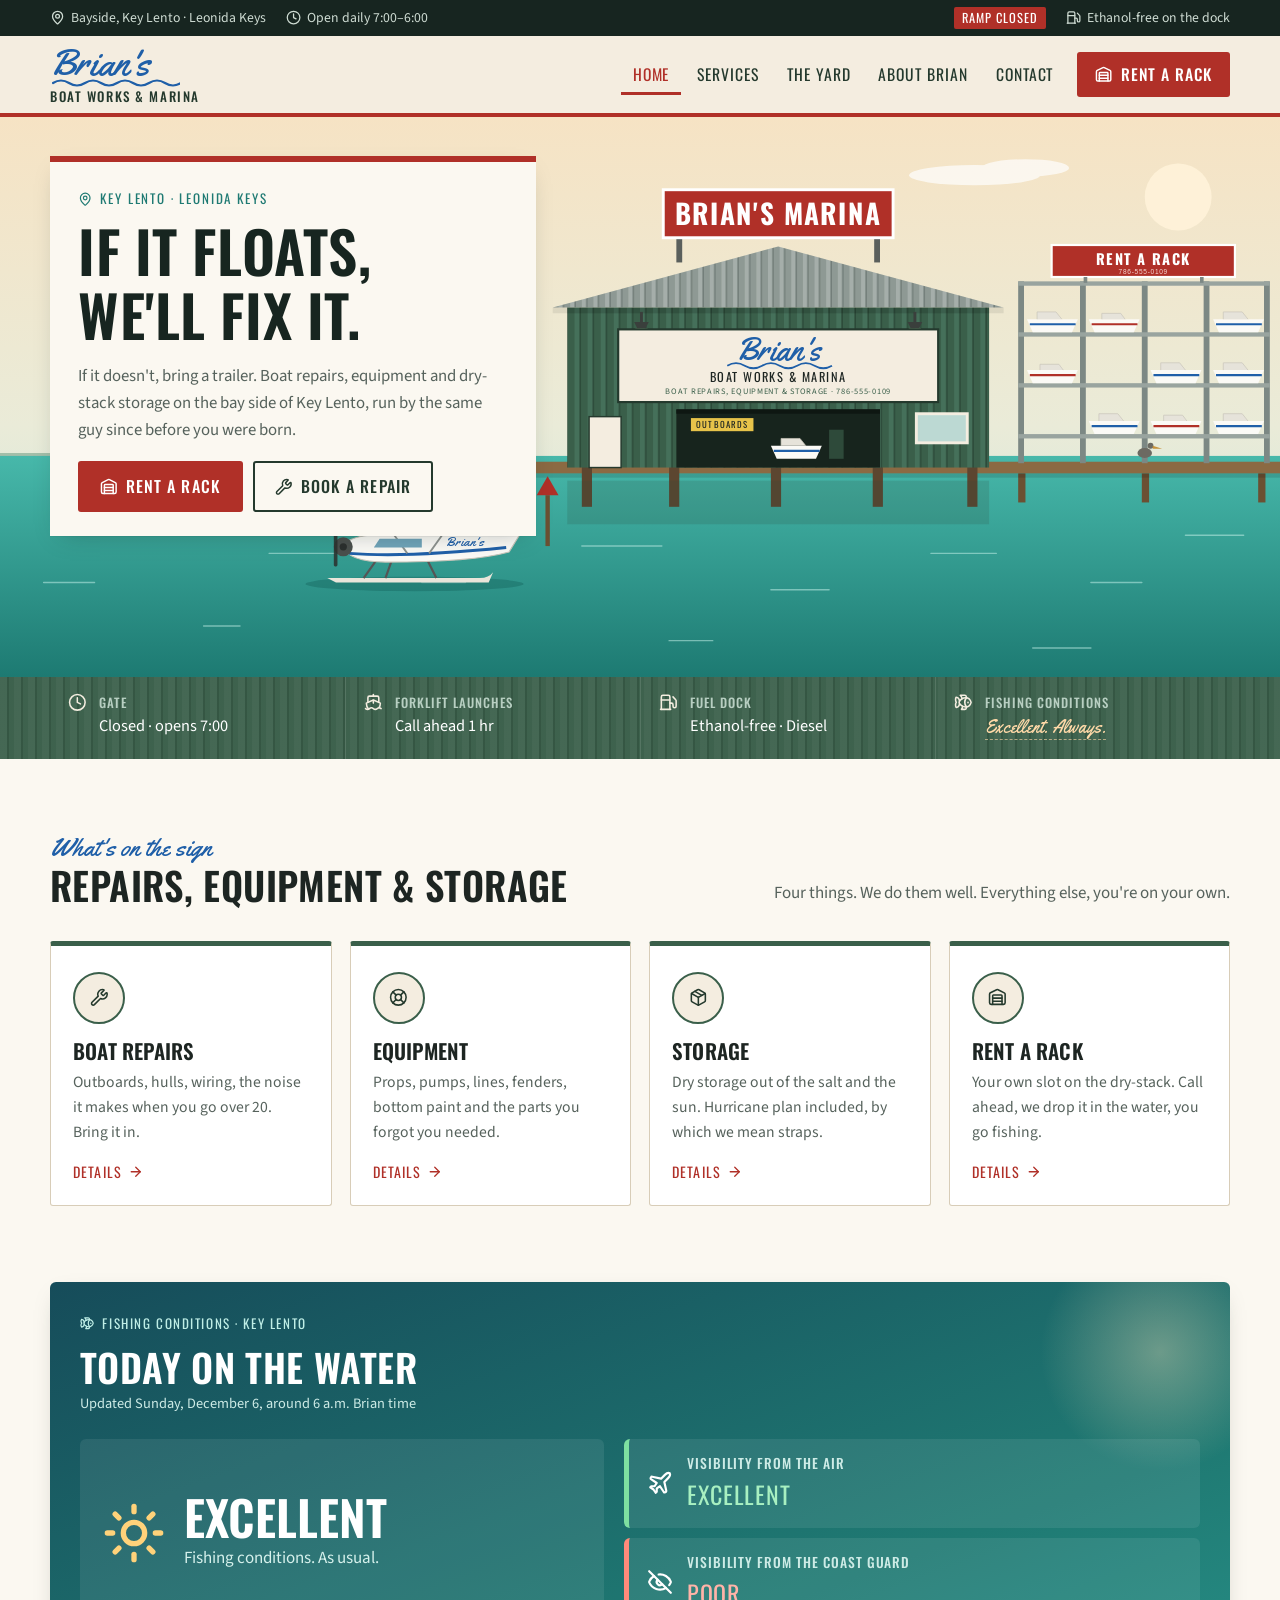
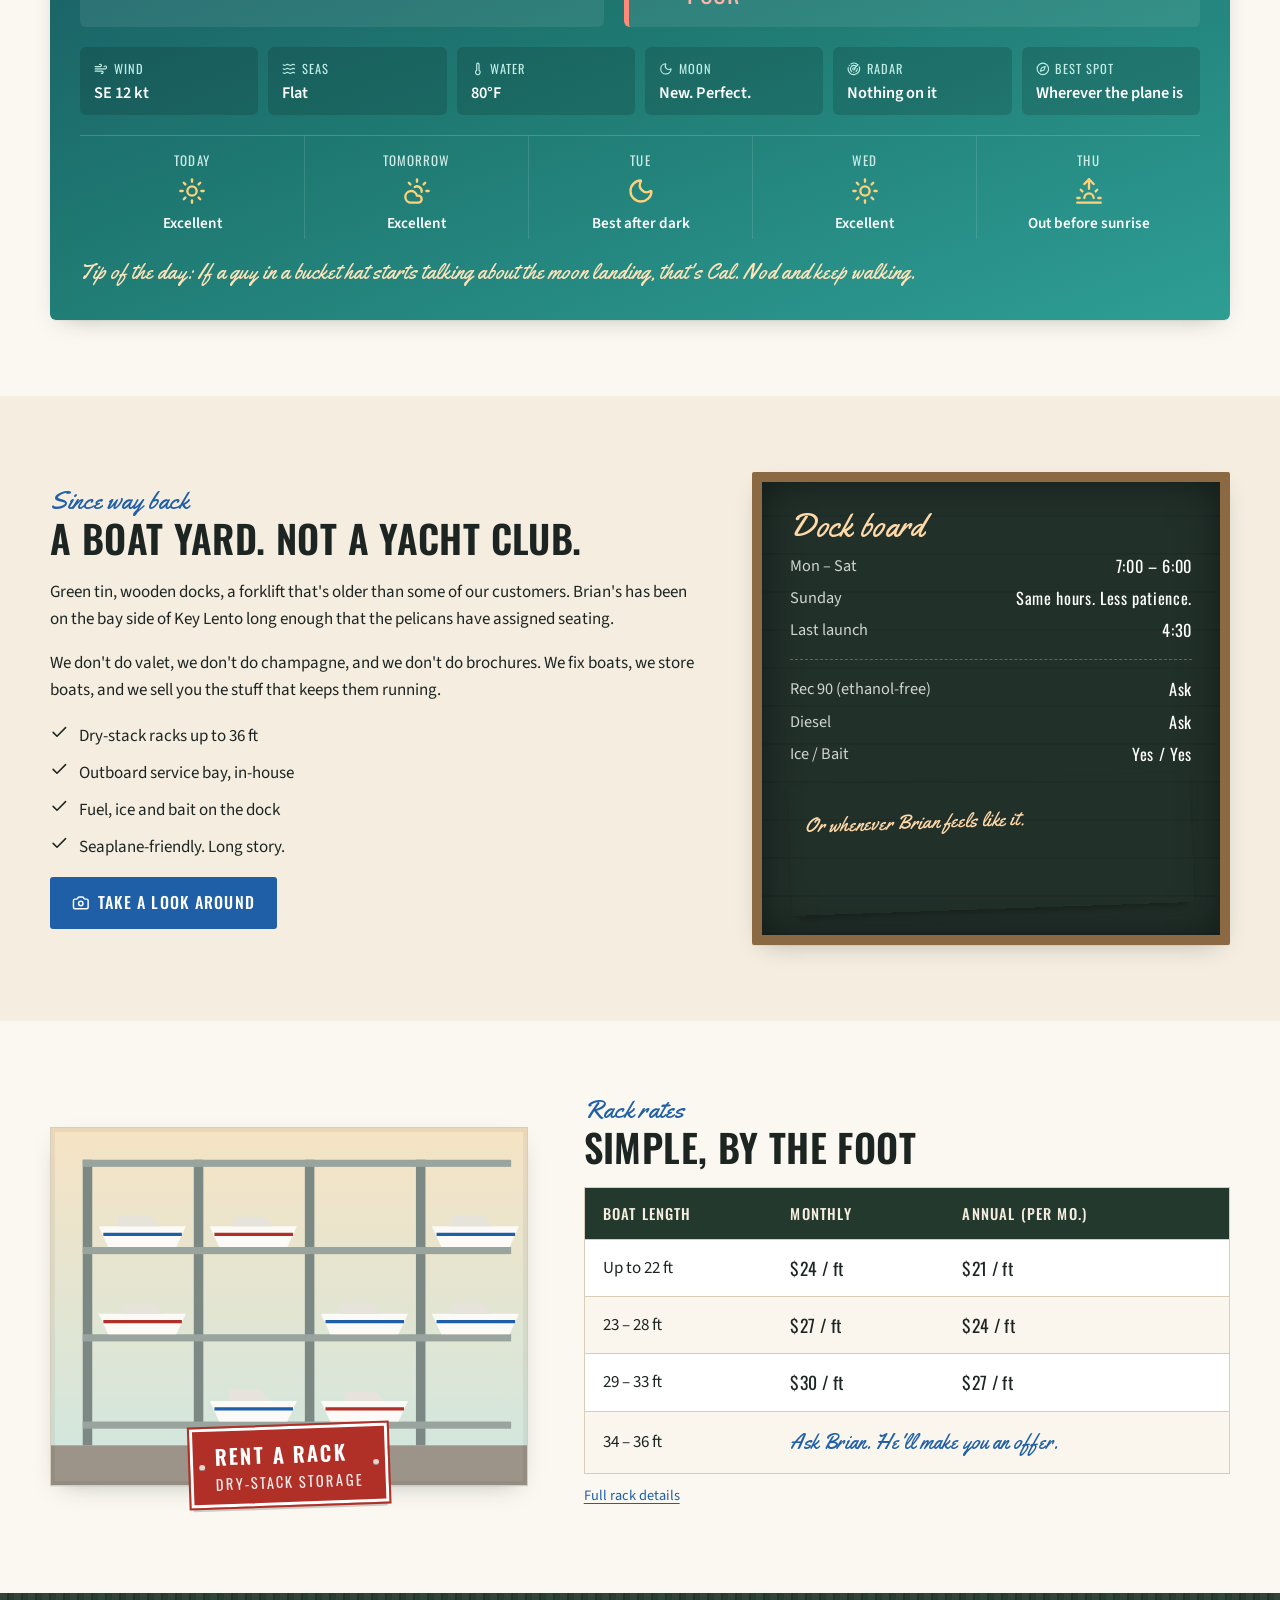
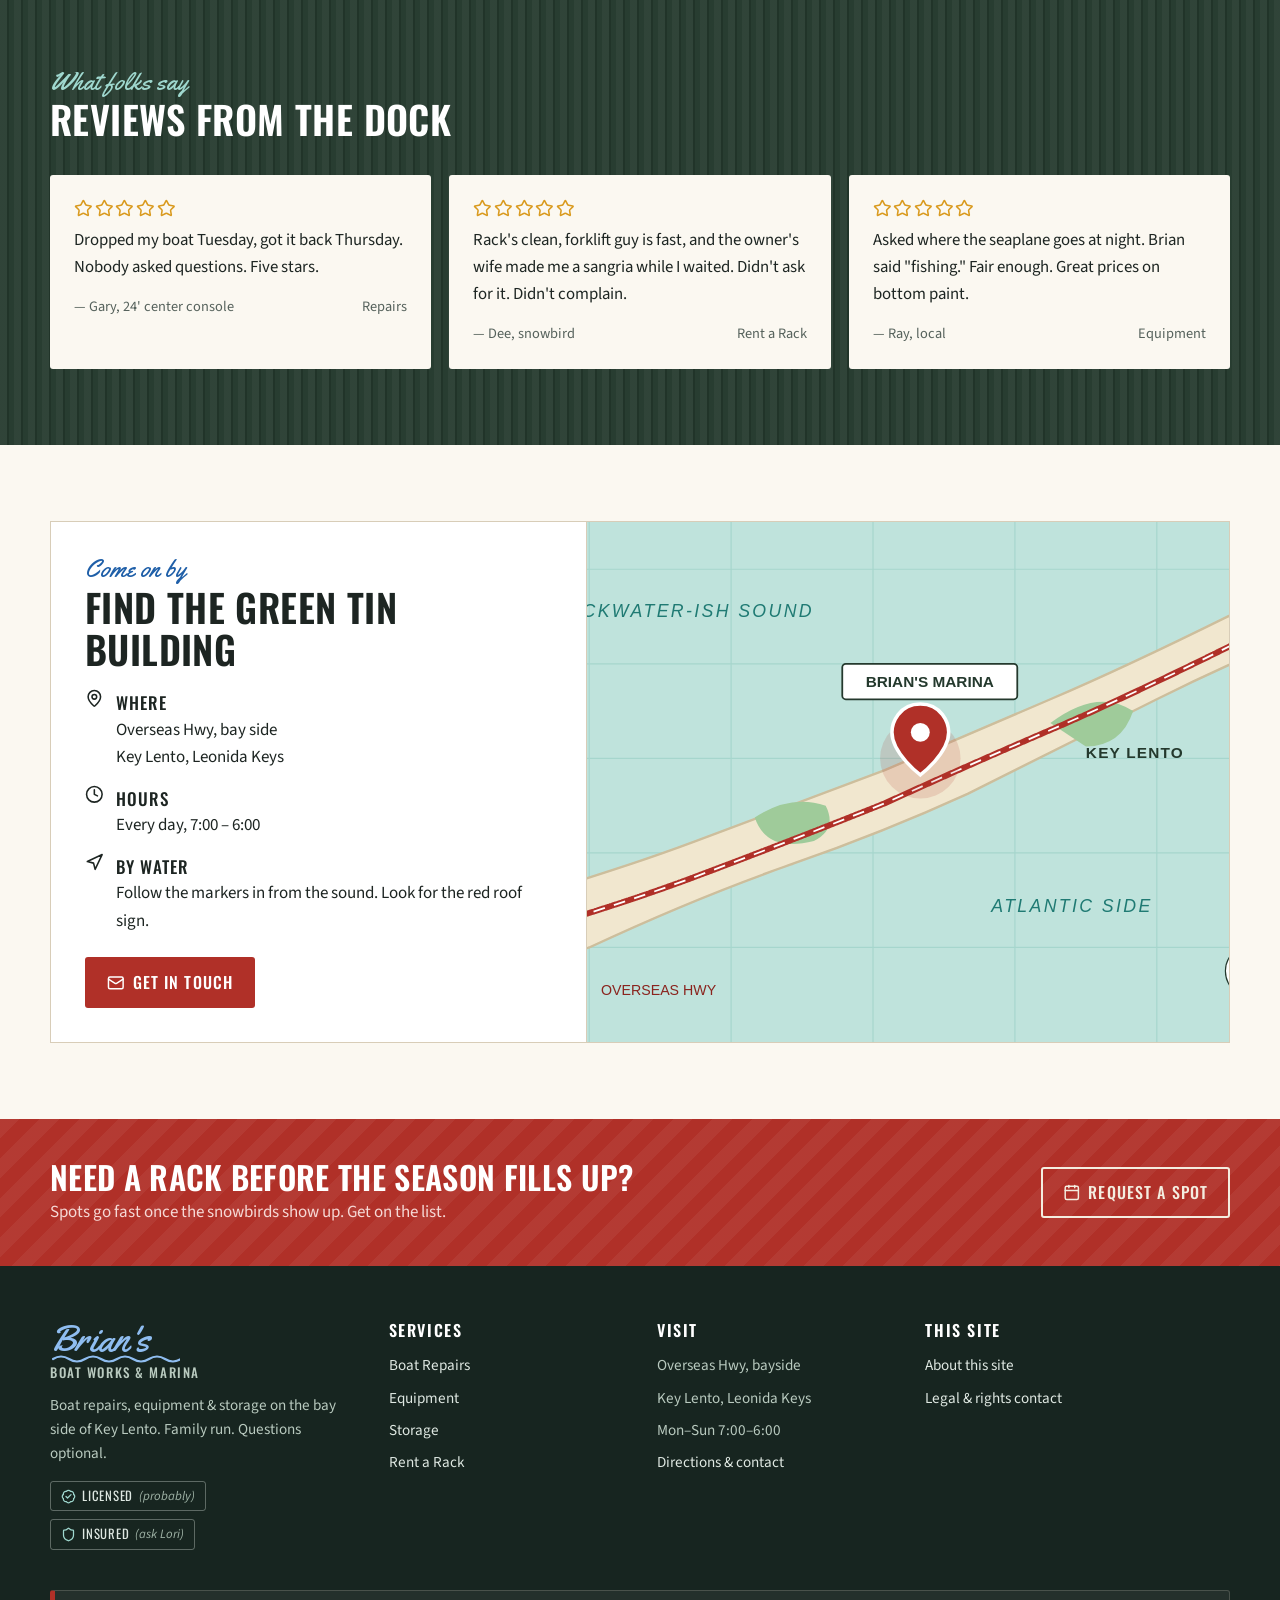
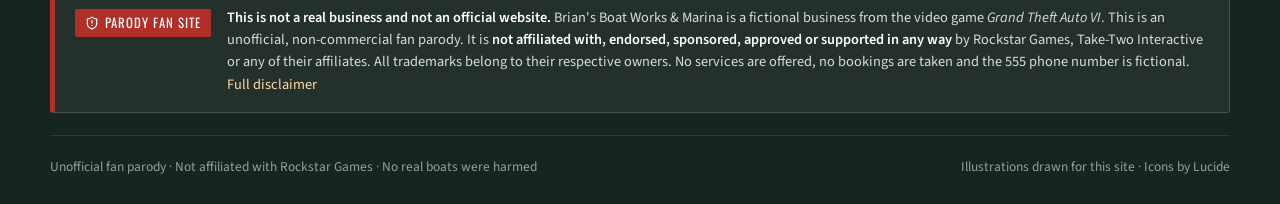
==== index.html @ dbcbbbf8 "Add Brian's Boat Works & Marina static site Plain HTML/CSS/JS site with local fonts and SVG illustra" ====
<!DOCTYPE html>
<html lang="en">
<head>
<meta charset="utf-8">
<meta name="viewport" content="width=device-width, initial-scale=1">
<title>Brian's Boat Works & Marina · Key Lento, Leonida Keys</title>
<meta name="description" content="Boat repairs, equipment and dry-stack storage on the bay side of Key Lento. Fan-made parody site.">
<meta name="theme-color" content="#3A5F4A">
<meta property="og:title" content="Brian's Boat Works & Marina · Key Lento, Leonida Keys">
<meta property="og:description" content="Boat repairs, equipment and dry-stack storage on the bay side of Key Lento. Fan-made parody site.">
<link rel="icon" href="assets/img/favicon.svg" type="image/svg+xml">
<link rel="preload" href="assets/fonts/oswald-latin-500-normal.woff2" as="font" type="font/woff2" crossorigin>
<link rel="preload" href="assets/fonts/yellowtail-latin-400-normal.woff2" as="font" type="font/woff2" crossorigin>
<link rel="stylesheet" href="assets/css/style.css">
</head>
<body>
<a class="skip" href="#main">Skip to content</a>
<div class="topbar">
  <div class="container">
    <ul>
      <li><svg aria-hidden="true" focusable="false" class="lucide lucide-map-pin" xmlns="http://www.w3.org/2000/svg" viewBox="0 0 24 24" fill="none" stroke="currentColor" stroke-width="2" stroke-linecap="round" stroke-linejoin="round" ><path d="M20 10c0 4.993-5.539 10.193-7.399 11.799a1 1 0 0 1-1.202 0C9.539 20.193 4 14.993 4 10a8 8 0 0 1 16 0" /><circle cx="12" cy="10" r="3" /></svg> Bayside, Key Lento · Leonida Keys</li>
      <li class="hide-sm"><svg aria-hidden="true" focusable="false" class="lucide lucide-clock" xmlns="http://www.w3.org/2000/svg" viewBox="0 0 24 24" fill="none" stroke="currentColor" stroke-width="2" stroke-linecap="round" stroke-linejoin="round" ><circle cx="12" cy="12" r="10" /><path d="M12 6v6l4 2" /></svg> Open daily 7:00–6:00</li>
    </ul>
    <ul>
      <li><span class="flag" id="ramp-flag">Ramp open</span></li>
      <li class="hide-sm"><svg aria-hidden="true" focusable="false" class="lucide lucide-fuel" xmlns="http://www.w3.org/2000/svg" viewBox="0 0 24 24" fill="none" stroke="currentColor" stroke-width="2" stroke-linecap="round" stroke-linejoin="round" ><path d="M14 13h2a2 2 0 0 1 2 2v2a2 2 0 0 0 4 0v-6.998a2 2 0 0 0-.59-1.42L18 5" /><path d="M14 21V5a2 2 0 0 0-2-2H5a2 2 0 0 0-2 2v16" /><path d="M2 21h13" /><path d="M3 9h11" /></svg> Ethanol-free on the dock</li>
    </ul>
  </div>
</div>
<header class="site-header">
  <div class="container">
    <a class="brand" href="index.html" aria-label="Brian's Boat Works &amp; Marina, home"><span class="brand__script">Brian's</span><svg class="brand__wave" viewBox="0 0 128 10" aria-hidden="true"><path d="M1 5 q8 -5 16 0 t16 0 t16 0 t16 0 t16 0 t16 0 t16 0 t16 0" fill="none" stroke="currentColor" stroke-width="2.2" stroke-linecap="round"/></svg><span class="brand__name">Boat Works &amp; Marina</span></a>
    <button class="nav-toggle" aria-expanded="false" aria-controls="site-nav"><svg aria-hidden="true" focusable="false" class="lucide lucide-menu" xmlns="http://www.w3.org/2000/svg" viewBox="0 0 24 24" fill="none" stroke="currentColor" stroke-width="2" stroke-linecap="round" stroke-linejoin="round" ><path d="M4 5h16" /><path d="M4 12h16" /><path d="M4 19h16" /></svg> Menu</button>
    <nav class="nav" id="site-nav" aria-label="Main">
      <a href="index.html" aria-current="page">Home</a>
      <a href="services.html">Services</a>
      <a href="yard.html">The Yard</a>
      <a href="about.html">About Brian</a>
      <a href="contact.html">Contact</a>
      <a class="btn btn--red" href="services.html#rack"><svg aria-hidden="true" focusable="false" class="lucide lucide-warehouse" xmlns="http://www.w3.org/2000/svg" viewBox="0 0 24 24" fill="none" stroke="currentColor" stroke-width="2" stroke-linecap="round" stroke-linejoin="round" ><path d="M18 21V10a1 1 0 0 0-1-1H7a1 1 0 0 0-1 1v11" /><path d="M22 19a2 2 0 0 1-2 2H4a2 2 0 0 1-2-2V8a2 2 0 0 1 1.132-1.803l7.95-3.974a2 2 0 0 1 1.837 0l7.948 3.974A2 2 0 0 1 22 8z" /><path d="M6 13h12" /><path d="M6 17h12" /></svg> Rent a Rack</a>
    </nav>
  </div>
</header>
<main id="main">
<section class="hero">
  <svg class="hero__scene" viewBox="-160 0 1760 770" xmlns="http://www.w3.org/2000/svg" role="img" aria-labelledby="heroTitle">
  <title id="heroTitle">Illustration: the green tin boathouse with the red BRIAN'S MARINA roof sign, dry-stack boat racks and a floatplane at the dock</title>
  <defs>
    <linearGradient id="sky" x1="0" y1="0" x2="0" y2="1">
      <stop offset="0" stop-color="#F6E3C4"/>
      <stop offset=".55" stop-color="#EAEBD8"/>
      <stop offset="1" stop-color="#C6E5DE"/>
    </linearGradient>
    <linearGradient id="sea" x1="0" y1="0" x2="0" y2="1">
      <stop offset="0" stop-color="#47B8AA"/>
      <stop offset="1" stop-color="#1D7A72"/>
    </linearGradient>
    <pattern id="tin" width="18" height="10" patternUnits="userSpaceOnUse">
      <rect width="18" height="10" fill="#3A5F4A"/>
      <rect width="7" height="10" fill="#45705A"/>
      <rect x="7" width="2" height="10" fill="#2C4A39"/>
    </pattern>
    <pattern id="tinRoof" width="16" height="10" patternUnits="userSpaceOnUse">
      <rect width="16" height="10" fill="#9AA6A0"/>
      <rect width="6" height="10" fill="#B3BDB8"/>
      <rect x="6" width="2" height="10" fill="#7D8984"/>
    </pattern>
    <g id="boat">
      <path d="M0 0 H70 L62 18 H8 Z" fill="#FBFAF6"/>
      <path d="M4 7 H67" stroke="#1F5FA8" stroke-width="3"/>
      <path d="M14 0 V-10 H40 L48 0" fill="#E6E3DA" stroke="#C9C5BA" stroke-width="1"/>
    </g>
    <g id="boatR">
      <path d="M0 0 H70 L62 18 H8 Z" fill="#FBFAF6"/>
      <path d="M4 7 H67" stroke="#B03028" stroke-width="3"/>
      <path d="M18 0 V-8 H44 L50 0" fill="#E6E3DA" stroke="#C9C5BA" stroke-width="1"/>
    </g>
  </defs>

  <rect x="-160" width="1760" height="770" fill="url(#sky)"/>
  <circle cx="1460" cy="110" r="46" fill="#FFF3DA" opacity=".9"/>
  <g fill="#fff" opacity=".7">
    <ellipse cx="1180" cy="80" rx="90" ry="14"/>
    <ellipse cx="1250" cy="70" rx="60" ry="12"/>
    <ellipse cx="420" cy="420" rx="0" ry="0"/>
  </g>

  <!-- distant key -->
  <path d="M-160 462 L0 462 Q120 440 260 452 T560 456 L560 470 H-160 Z" fill="#6E9C83" opacity=".55"/>

  <!-- water -->
  <rect x="-160" y="466" width="1760" height="304" fill="url(#sea)"/>
  <g stroke="#BFEDE5" stroke-width="2" stroke-linecap="round" opacity=".55">
    <path d="M60 560 h70 M210 600 h90 M420 640 h60 M640 590 h110 M900 650 h80 M1120 600 h90 M1340 640 h70 M1470 575 h80"/>
    <path d="M120 700 h50 M760 720 h60 M1260 730 h80 M-100 640 h70"/>
  </g>

  <!-- mangroves -->
  <g fill="#2E5A3F">
    <ellipse cx="60" cy="440" rx="110" ry="46"/>
    <ellipse cx="170" cy="452" rx="90" ry="34"/>
    <ellipse cx="20" cy="420" rx="70" ry="40" fill="#264C35"/>
  </g>
  <g stroke="#3B2E22" stroke-width="3" fill="none" opacity=".8">
    <path d="M40 470 q6 -18 14 -24 M70 472 q-4 -16 6 -28 M120 474 q4 -14 14 -22 M190 474 q-6 -14 4 -20"/>
  </g>

  <!-- dock -->
  <rect x="360" y="474" width="1240" height="16" fill="#8B6A43"/>
  <g fill="#6B5032">
    <rect x="380" y="490" width="10" height="40"/><rect x="520" y="490" width="10" height="40"/>
    <rect x="1240" y="490" width="10" height="40"/><rect x="1410" y="490" width="10" height="40"/><rect x="1570" y="490" width="10" height="40"/>
  </g>
  <rect x="360" y="490" width="1240" height="6" fill="#000" opacity=".12"/>

  <!-- boathouse pilings + reflection -->
  <g fill="#5C4630">
    <rect x="640" y="480" width="14" height="56"/><rect x="760" y="480" width="14" height="56"/>
    <rect x="900" y="480" width="14" height="56"/><rect x="1040" y="480" width="14" height="56"/>
    <rect x="1170" y="480" width="14" height="56"/>
  </g>
  <rect x="620" y="500" width="580" height="60" fill="#2C4A39" opacity=".18"/>

  <!-- boathouse -->
  <polygon points="600,262 910,178 1220,262" fill="url(#tinRoof)"/>
  <polygon points="600,262 910,178 1220,262 1220,270 600,270" fill="#000" opacity=".08"/>
  <rect x="620" y="262" width="580" height="220" fill="url(#tin)"/>
  <rect x="620" y="262" width="580" height="8" fill="#000" opacity=".15"/>

  <!-- roof sign -->
  <g>
    <rect x="770" y="160" width="8" height="40" fill="#5A5F5C"/>
    <rect x="1042" y="160" width="8" height="40" fill="#5A5F5C"/>
    <rect x="752" y="100" width="316" height="66" fill="#B03028" stroke="#fff" stroke-width="4"/>
    <text x="910" y="148" text-anchor="middle" font-family="Oswald, Impact, sans-serif" font-weight="700" font-size="38" letter-spacing="2" textLength="284" lengthAdjust="spacingAndGlyphs" fill="#fff">BRIAN'S MARINA</text>
  </g>

  <!-- floodlights -->
  <g fill="#3A3F3C">
    <rect x="720" y="268" width="4" height="14"/><path d="M712 282 h20 l-4 8 h-12 z"/>
    <rect x="1096" y="268" width="4" height="14"/><path d="M1088 282 h20 l-4 8 h-12 z"/>
  </g>
  <g fill="#FFF6C9" opacity=".35">
    <path d="M714 290 L690 330 H754 L730 290 Z"/><path d="M1090 290 L1066 330 H1130 L1106 290 Z"/>
  </g>

  <!-- fascia sign -->
  <rect x="690" y="292" width="440" height="100" fill="#F4EDE0" stroke="#24392D" stroke-width="3"/>
  <text x="910" y="334" text-anchor="middle" font-family="Yellowtail, 'Brush Script MT', cursive" font-size="44" fill="#1F5FA8">Brian's</text>
  <path d="M840 342 q12 -7 24 0 t24 0 t24 0 t24 0 t24 0 t24 0" fill="none" stroke="#1F5FA8" stroke-width="2.5"/>
  <text x="910" y="364" text-anchor="middle" font-family="Oswald, Impact, sans-serif" font-size="17" letter-spacing="2" fill="#1D2522">BOAT WORKS &amp; MARINA</text>
  <text x="910" y="381" text-anchor="middle" font-family="'Source Sans 3', Arial, sans-serif" font-size="11.5" letter-spacing="1" fill="#3A5F4A">BOAT REPAIRS, EQUIPMENT &amp; STORAGE · 786-555-0109</text>

  <!-- bay door -->
  <rect x="770" y="402" width="280" height="80" fill="#17241D"/>
  <rect x="770" y="402" width="280" height="6" fill="#0E1712"/>
  <rect x="790" y="414" width="86" height="18" fill="#E7C34A"/>
  <text x="833" y="428" text-anchor="middle" font-family="Oswald, Impact, sans-serif" font-size="12" letter-spacing="1.5" fill="#1D2522">OUTBOARDS</text>
  <use href="#boat" x="900" y="452"/>
  <rect x="980" y="430" width="20" height="40" fill="#2E4A3A"/>
  <!-- side door + window -->
  <rect x="650" y="412" width="44" height="70" fill="#F4EDE0" stroke="#24392D" stroke-width="2"/>
  <rect x="1100" y="408" width="70" height="40" fill="#BCD9D3" stroke="#F4EDE0" stroke-width="4"/>

  <!-- dry stack rack -->
  <g>
    <g fill="#7C8884">
      <rect x="1240" y="226" width="8" height="250"/><rect x="1325" y="226" width="8" height="250"/>
      <rect x="1410" y="226" width="8" height="250"/><rect x="1495" y="226" width="8" height="250"/>
      <rect x="1578" y="226" width="8" height="250"/>
    </g>
    <g fill="#99A49F">
      <rect x="1240" y="296" width="346" height="6"/><rect x="1240" y="366" width="346" height="6"/>
      <rect x="1240" y="436" width="346" height="6"/><rect x="1240" y="226" width="346" height="6"/>
    </g>
    <use href="#boat" x="1252" y="278"/><use href="#boatR" x="1337" y="278"/><use href="#boat" x="1508" y="278"/>
    <use href="#boatR" x="1252" y="348"/><use href="#boat" x="1422" y="348"/><use href="#boat" x="1508" y="348"/>
    <use href="#boat" x="1337" y="418"/><use href="#boatR" x="1422" y="418"/><use href="#boat" x="1508" y="418"/>
    <!-- rent a rack board -->
    <rect x="1286" y="176" width="252" height="44" fill="#B03028" stroke="#fff" stroke-width="3"/>
    <text x="1412" y="204" text-anchor="middle" font-family="Oswald, Impact, sans-serif" font-weight="700" font-size="20" letter-spacing="2" fill="#fff">RENT A RACK</text>
    <text x="1412" y="216" text-anchor="middle" font-family="Arial, sans-serif" font-size="9" letter-spacing="1" fill="#F8D9D5">786-555-0109</text>
    <rect x="1330" y="220" width="5" height="8" fill="#7C8884"/><rect x="1490" y="220" width="5" height="8" fill="#7C8884"/>
  </g>

  <!-- floatplane -->
  <g transform="translate(250 560)">
    <ellipse cx="160" cy="82" rx="150" ry="10" fill="#0F5A54" opacity=".35"/>
    <!-- floats -->
    <path d="M40 74 H250 Q262 74 268 66 L262 80 H52 Z" fill="#E9E5DA"/>
    <g stroke="#555" stroke-width="3"><path d="M90 74 L110 46 M190 74 L176 46 M120 74 L130 46"/></g>
    <!-- body -->
    <path d="M60 30 Q70 16 110 14 H230 L300 4 L306 12 L290 38 Q240 52 120 52 Q70 52 60 30 Z" fill="#FBFAF6" stroke="#C9C5BA" stroke-width="1.5"/>
    <path d="M70 40 Q150 46 286 32" stroke="#1F5FA8" stroke-width="4" fill="none"/>
    <!-- tail -->
    <path d="M276 8 L300 -30 L314 -30 L304 10 Z" fill="#FBFAF6" stroke="#C9C5BA" stroke-width="1.5"/>
    <path d="M290 -12 L306 -30 L314 -30 L308 -8 Z" fill="#1F5FA8"/>
    <!-- wing -->
    <rect x="96" y="2" width="150" height="10" rx="3" fill="#F2EFE6" stroke="#C9C5BA" stroke-width="1.5"/>
    <path d="M130 12 L150 40 M200 12 L180 40" stroke="#8D928F" stroke-width="2.5"/>
    <!-- windows -->
    <path d="M112 20 H170 V32 H104 Z" fill="#6FA4B9"/>
    <!-- radial engine + prop -->
    <circle cx="62" cy="31" r="13" fill="#4A4F4C"/>
    <circle cx="62" cy="31" r="5" fill="#2B2F2D"/>
    <rect x="49" y="4" width="5" height="54" rx="2" fill="#2B2F2D" opacity=".85"/>
    <text x="230" y="30" text-anchor="middle" font-family="Yellowtail, cursive" font-size="18" fill="#1F5FA8">Brian's</text>
  </g>

  <!-- channel marker -->
  <g transform="translate(590 520)">
    <rect x="0" y="0" width="6" height="70" fill="#6B5032"/>
    <path d="M-12 0 L3 -26 L18 0 Z" fill="#B03028"/>
  </g>
  <!-- pelican on piling -->
  <g transform="translate(1406 452)" fill="#6C6A62">
    <ellipse cx="8" cy="10" rx="10" ry="7"/><circle cx="16" cy="0" r="4"/><path d="M19 0 L32 4 L19 4 Z" fill="#C6923A"/>
  </g>
</svg>

  <div class="hero__panel">
    <span class="eyebrow"><svg aria-hidden="true" focusable="false" class="lucide lucide-map-pin" xmlns="http://www.w3.org/2000/svg" viewBox="0 0 24 24" fill="none" stroke="currentColor" stroke-width="2" stroke-linecap="round" stroke-linejoin="round" ><path d="M20 10c0 4.993-5.539 10.193-7.399 11.799a1 1 0 0 1-1.202 0C9.539 20.193 4 14.993 4 10a8 8 0 0 1 16 0" /><circle cx="12" cy="10" r="3" /></svg> Key Lento · Leonida Keys</span>
    <h1>If it floats, we'll fix it.</h1>
    <p>If it doesn't, bring a trailer. Boat repairs, equipment and dry-stack storage on the bay side of Key Lento, run by the same guy since before you were born.</p>
    <div class="btn-row">
      <a class="btn btn--red" href="services.html#rack"><svg aria-hidden="true" focusable="false" class="lucide lucide-warehouse" xmlns="http://www.w3.org/2000/svg" viewBox="0 0 24 24" fill="none" stroke="currentColor" stroke-width="2" stroke-linecap="round" stroke-linejoin="round" ><path d="M18 21V10a1 1 0 0 0-1-1H7a1 1 0 0 0-1 1v11" /><path d="M22 19a2 2 0 0 1-2 2H4a2 2 0 0 1-2-2V8a2 2 0 0 1 1.132-1.803l7.95-3.974a2 2 0 0 1 1.837 0l7.948 3.974A2 2 0 0 1 22 8z" /><path d="M6 13h12" /><path d="M6 17h12" /></svg> Rent a Rack</a>
      <a class="btn btn--ghost" href="contact.html"><svg aria-hidden="true" focusable="false" class="lucide lucide-wrench" xmlns="http://www.w3.org/2000/svg" viewBox="0 0 24 24" fill="none" stroke="currentColor" stroke-width="2" stroke-linecap="round" stroke-linejoin="round" ><path d="M14.7 6.3a1 1 0 0 0 0 1.4l1.6 1.6a1 1 0 0 0 1.4 0l3.106-3.105c.32-.322.863-.22.983.218a6 6 0 0 1-8.259 7.057l-7.91 7.91a1 1 0 0 1-2.999-3l7.91-7.91a6 6 0 0 1 7.057-8.259c.438.12.54.662.219.984z" /></svg> Book a repair</a>
    </div>
  </div>
</section>

<section class="status" aria-label="Yard status">
  <div class="container">
    <ul>
      <li><svg aria-hidden="true" focusable="false" class="lucide lucide-clock" xmlns="http://www.w3.org/2000/svg" viewBox="0 0 24 24" fill="none" stroke="currentColor" stroke-width="2" stroke-linecap="round" stroke-linejoin="round" ><circle cx="12" cy="12" r="10" /><path d="M12 6v6l4 2" /></svg><div><strong>Gate</strong><span id="gate-status">Open 7:00 – 6:00</span></div></li>
      <li><svg aria-hidden="true" focusable="false" class="lucide lucide-ship" xmlns="http://www.w3.org/2000/svg" viewBox="0 0 24 24" fill="none" stroke="currentColor" stroke-width="2" stroke-linecap="round" stroke-linejoin="round" ><path d="M12 2v2" /><path d="M12 9.189V13" /><path d="M19 12V6a2 2 0 00-2-2H7a2 2 0 00-2 2v6" /><path d="M19.38 19A11.6 11.6 0 0021 13l-8.188-3.639a2 2 0 00-1.624 0L3 13.001a11.6 11.6 0 002.81 7.76" /><path d="M2 20c.6.5 1.2 1 2.5 1 2.5 0 2.5-2 5-2 1.3 0 1.9.5 2.5 1s1.2 1 2.5 1c2.5 0 2.5-2 5-2 1.3 0 1.9.5 2.5 1" /></svg><div><strong>Forklift launches</strong><span>Call ahead 1 hr</span></div></li>
      <li><svg aria-hidden="true" focusable="false" class="lucide lucide-fuel" xmlns="http://www.w3.org/2000/svg" viewBox="0 0 24 24" fill="none" stroke="currentColor" stroke-width="2" stroke-linecap="round" stroke-linejoin="round" ><path d="M14 13h2a2 2 0 0 1 2 2v2a2 2 0 0 0 4 0v-6.998a2 2 0 0 0-.59-1.42L18 5" /><path d="M14 21V5a2 2 0 0 0-2-2H5a2 2 0 0 0-2 2v16" /><path d="M2 21h13" /><path d="M3 9h11" /></svg><div><strong>Fuel dock</strong><span>Ethanol-free · Diesel</span></div></li>
      <li><svg aria-hidden="true" focusable="false" class="lucide lucide-fish" xmlns="http://www.w3.org/2000/svg" viewBox="0 0 24 24" fill="none" stroke="currentColor" stroke-width="2" stroke-linecap="round" stroke-linejoin="round" ><path d="M6.5 12c.94-3.46 4.94-6 8.5-6 3.56 0 6.06 2.54 7 6-.94 3.47-3.44 6-7 6s-7.56-2.53-8.5-6Z" /><path d="M18 12v.5" /><path d="M16 17.93a9.77 9.77 0 0 1 0-11.86" /><path d="M7 10.67C7 8 5.58 5.97 2.73 5.5c-1 1.5-1 5 .23 6.5-1.24 1.5-1.24 5-.23 6.5C5.58 18.03 7 16 7 13.33" /><path d="M10.46 7.26C10.2 5.88 9.17 4.24 8 3h5.8a2 2 0 0 1 1.98 1.67l.23 1.4" /><path d="m16.01 17.93-.23 1.4A2 2 0 0 1 13.8 21H9.5a5.96 5.96 0 0 0 1.49-3.98" /></svg><div><strong>Fishing conditions</strong><a class="posted" href="#conditions">Excellent. Always.</a></div></li>
    </ul>
  </div>
</section>

<section class="section">
  <div class="container">
    <div class="section-head">
      <div><span class="kicker">What's on the sign</span><h2>Repairs, equipment &amp; storage</h2></div>
      <p>Four things. We do them well. Everything else, you're on your own.</p>
    </div>
    <div class="tiles">
      <a class="tile" href="services.html#repairs"><span class="tile__icon"><svg aria-hidden="true" focusable="false" class="lucide lucide-wrench" xmlns="http://www.w3.org/2000/svg" viewBox="0 0 24 24" fill="none" stroke="currentColor" stroke-width="2" stroke-linecap="round" stroke-linejoin="round" ><path d="M14.7 6.3a1 1 0 0 0 0 1.4l1.6 1.6a1 1 0 0 0 1.4 0l3.106-3.105c.32-.322.863-.22.983.218a6 6 0 0 1-8.259 7.057l-7.91 7.91a1 1 0 0 1-2.999-3l7.91-7.91a6 6 0 0 1 7.057-8.259c.438.12.54.662.219.984z" /></svg></span>
        <h3>Boat Repairs</h3><p>Outboards, hulls, wiring, the noise it makes when you go over 20. Bring it in.</p>
        <span class="tile__more">Details <svg aria-hidden="true" focusable="false" class="lucide lucide-arrow-right" xmlns="http://www.w3.org/2000/svg" viewBox="0 0 24 24" fill="none" stroke="currentColor" stroke-width="2" stroke-linecap="round" stroke-linejoin="round" ><path d="M5 12h14" /><path d="m12 5 7 7-7 7" /></svg></span></a>
      <a class="tile" href="services.html#equipment"><span class="tile__icon"><svg aria-hidden="true" focusable="false" class="lucide lucide-life-buoy" xmlns="http://www.w3.org/2000/svg" viewBox="0 0 24 24" fill="none" stroke="currentColor" stroke-width="2" stroke-linecap="round" stroke-linejoin="round" ><circle cx="12" cy="12" r="10" /><path d="m4.93 4.93 4.24 4.24" /><path d="m14.83 9.17 4.24-4.24" /><path d="m14.83 14.83 4.24 4.24" /><path d="m9.17 14.83-4.24 4.24" /><circle cx="12" cy="12" r="4" /></svg></span>
        <h3>Equipment</h3><p>Props, pumps, lines, fenders, bottom paint and the parts you forgot you needed.</p>
        <span class="tile__more">Details <svg aria-hidden="true" focusable="false" class="lucide lucide-arrow-right" xmlns="http://www.w3.org/2000/svg" viewBox="0 0 24 24" fill="none" stroke="currentColor" stroke-width="2" stroke-linecap="round" stroke-linejoin="round" ><path d="M5 12h14" /><path d="m12 5 7 7-7 7" /></svg></span></a>
      <a class="tile" href="services.html#storage"><span class="tile__icon"><svg aria-hidden="true" focusable="false" class="lucide lucide-package" xmlns="http://www.w3.org/2000/svg" viewBox="0 0 24 24" fill="none" stroke="currentColor" stroke-width="2" stroke-linecap="round" stroke-linejoin="round" ><path d="M11 21.73a2 2 0 0 0 2 0l7-4A2 2 0 0 0 21 16V8a2 2 0 0 0-1-1.73l-7-4a2 2 0 0 0-2 0l-7 4A2 2 0 0 0 3 8v8a2 2 0 0 0 1 1.73z" /><path d="M12 22V12" /><polyline points="3.29 7 12 12 20.71 7" /><path d="m7.5 4.27 9 5.15" /></svg></span>
        <h3>Storage</h3><p>Dry storage out of the salt and the sun. Hurricane plan included, by which we mean straps.</p>
        <span class="tile__more">Details <svg aria-hidden="true" focusable="false" class="lucide lucide-arrow-right" xmlns="http://www.w3.org/2000/svg" viewBox="0 0 24 24" fill="none" stroke="currentColor" stroke-width="2" stroke-linecap="round" stroke-linejoin="round" ><path d="M5 12h14" /><path d="m12 5 7 7-7 7" /></svg></span></a>
      <a class="tile" href="services.html#rack"><span class="tile__icon"><svg aria-hidden="true" focusable="false" class="lucide lucide-warehouse" xmlns="http://www.w3.org/2000/svg" viewBox="0 0 24 24" fill="none" stroke="currentColor" stroke-width="2" stroke-linecap="round" stroke-linejoin="round" ><path d="M18 21V10a1 1 0 0 0-1-1H7a1 1 0 0 0-1 1v11" /><path d="M22 19a2 2 0 0 1-2 2H4a2 2 0 0 1-2-2V8a2 2 0 0 1 1.132-1.803l7.95-3.974a2 2 0 0 1 1.837 0l7.948 3.974A2 2 0 0 1 22 8z" /><path d="M6 13h12" /><path d="M6 17h12" /></svg></span>
        <h3>Rent a Rack</h3><p>Your own slot on the dry-stack. Call ahead, we drop it in the water, you go fishing.</p>
        <span class="tile__more">Details <svg aria-hidden="true" focusable="false" class="lucide lucide-arrow-right" xmlns="http://www.w3.org/2000/svg" viewBox="0 0 24 24" fill="none" stroke="currentColor" stroke-width="2" stroke-linecap="round" stroke-linejoin="round" ><path d="M5 12h14" /><path d="m12 5 7 7-7 7" /></svg></span></a>
    </div>
  </div>
</section>

<section class="section section--conditions" id="conditions">
  <div class="container">
    <div class="wx" aria-labelledby="wx-title">
      <div class="wx__head">
        <div>
          <span class="wx__eyebrow"><svg aria-hidden="true" focusable="false" class="lucide lucide-fish" xmlns="http://www.w3.org/2000/svg" viewBox="0 0 24 24" fill="none" stroke="currentColor" stroke-width="2" stroke-linecap="round" stroke-linejoin="round" ><path d="M6.5 12c.94-3.46 4.94-6 8.5-6 3.56 0 6.06 2.54 7 6-.94 3.47-3.44 6-7 6s-7.56-2.53-8.5-6Z" /><path d="M18 12v.5" /><path d="M16 17.93a9.77 9.77 0 0 1 0-11.86" /><path d="M7 10.67C7 8 5.58 5.97 2.73 5.5c-1 1.5-1 5 .23 6.5-1.24 1.5-1.24 5-.23 6.5C5.58 18.03 7 16 7 13.33" /><path d="M10.46 7.26C10.2 5.88 9.17 4.24 8 3h5.8a2 2 0 0 1 1.98 1.67l.23 1.4" /><path d="m16.01 17.93-.23 1.4A2 2 0 0 1 13.8 21H9.5a5.96 5.96 0 0 0 1.49-3.98" /></svg> Fishing Conditions · Key Lento</span>
          <h2 id="wx-title">Today on the water</h2>
          <span class="wx__date" id="wx-date">Updated this morning</span>
        </div>
      </div>

      <div class="wx__main">
        <div class="wx__now">
          <svg aria-hidden="true" focusable="false" class="lucide lucide-sun" xmlns="http://www.w3.org/2000/svg" viewBox="0 0 24 24" fill="none" stroke="currentColor" stroke-width="2" stroke-linecap="round" stroke-linejoin="round" ><circle cx="12" cy="12" r="4" /><path d="M12 2v2" /><path d="M12 20v2" /><path d="m4.93 4.93 1.41 1.41" /><path d="m17.66 17.66 1.41 1.41" /><path d="M2 12h2" /><path d="M20 12h2" /><path d="m6.34 17.66-1.41 1.41" /><path d="m19.07 4.93-1.41 1.41" /></svg>
          <div>
            <div class="wx__big">Excellent</div>
            <div class="wx__sub">Fishing conditions. As usual.</div>
          </div>
        </div>
        <ul class="wx__vis">
          <li class="is-good"><svg aria-hidden="true" focusable="false" class="lucide lucide-plane" xmlns="http://www.w3.org/2000/svg" viewBox="0 0 24 24" fill="none" stroke="currentColor" stroke-width="2" stroke-linecap="round" stroke-linejoin="round" ><path d="M17.8 19.2 16 11l3.5-3.5C21 6 21.5 4 21 3c-1-.5-3 0-4.5 1.5L13 8 4.8 6.2c-.5-.1-.9.1-1.1.5l-.3.5c-.2.5-.1 1 .3 1.3L9 12l-2 3H4l-1 1 3 2 2 3 1-1v-3l3-2 3.5 5.3c.3.4.8.5 1.3.3l.5-.2c.4-.3.6-.7.5-1.2z" /></svg><div><strong>Visibility from the air</strong><span>Excellent</span></div></li>
          <li class="is-bad"><svg aria-hidden="true" focusable="false" class="lucide lucide-eye-off" xmlns="http://www.w3.org/2000/svg" viewBox="0 0 24 24" fill="none" stroke="currentColor" stroke-width="2" stroke-linecap="round" stroke-linejoin="round" ><path d="M10.733 5.076a10.744 10.744 0 0 1 11.205 6.575 1 1 0 0 1 0 .696 10.747 10.747 0 0 1-1.444 2.49" /><path d="M14.084 14.158a3 3 0 0 1-4.242-4.242" /><path d="M17.479 17.499a10.75 10.75 0 0 1-15.417-5.151 1 1 0 0 1 0-.696 10.75 10.75 0 0 1 4.446-5.143" /><path d="m2 2 20 20" /></svg><div><strong>Visibility from the Coast Guard</strong><span>Poor</span></div></li>
        </ul>
      </div>

      <dl class="wx__grid">
        <div><dt><svg aria-hidden="true" focusable="false" class="lucide lucide-wind" xmlns="http://www.w3.org/2000/svg" viewBox="0 0 24 24" fill="none" stroke="currentColor" stroke-width="2" stroke-linecap="round" stroke-linejoin="round" ><path d="M12.8 19.6A2 2 0 1 0 14 16H2" /><path d="M17.5 8a2.5 2.5 0 1 1 2 4H2" /><path d="M9.8 4.4A2 2 0 1 1 11 8H2" /></svg> Wind</dt><dd id="wx-wind">SE 8 kt</dd></div>
        <div><dt><svg aria-hidden="true" focusable="false" class="lucide lucide-waves" xmlns="http://www.w3.org/2000/svg" viewBox="0 0 24 24" fill="none" stroke="currentColor" stroke-width="2" stroke-linecap="round" stroke-linejoin="round" ><path d="M2 12q2.5 2 5 0t5 0 5 0 5 0" /><path d="M2 19q2.5 2 5 0t5 0 5 0 5 0" /><path d="M2 5q2.5 2 5 0t5 0 5 0 5 0" /></svg> Seas</dt><dd id="wx-seas">1–2 ft</dd></div>
        <div><dt><svg aria-hidden="true" focusable="false" class="lucide lucide-thermometer" xmlns="http://www.w3.org/2000/svg" viewBox="0 0 24 24" fill="none" stroke="currentColor" stroke-width="2" stroke-linecap="round" stroke-linejoin="round" ><path d="M14 4v10.54a4 4 0 1 1-4 0V4a2 2 0 0 1 4 0Z" /></svg> Water</dt><dd id="wx-temp">79°F</dd></div>
        <div><dt><svg aria-hidden="true" focusable="false" class="lucide lucide-moon" xmlns="http://www.w3.org/2000/svg" viewBox="0 0 24 24" fill="none" stroke="currentColor" stroke-width="2" stroke-linecap="round" stroke-linejoin="round" ><path d="M20.985 12.486a9 9 0 1 1-9.473-9.472c.405-.022.617.46.402.803a6 6 0 0 0 8.268 8.268c.344-.215.825-.004.803.401" /></svg> Moon</dt><dd>New. Perfect.</dd></div>
        <div><dt><svg aria-hidden="true" focusable="false" class="lucide lucide-radar" xmlns="http://www.w3.org/2000/svg" viewBox="0 0 24 24" fill="none" stroke="currentColor" stroke-width="2" stroke-linecap="round" stroke-linejoin="round" ><path d="M19.07 4.93A10 10 0 0 0 6.99 3.34" /><path d="M4 6h.01" /><path d="M2.29 9.62A10 10 0 1 0 21.31 8.35" /><path d="M16.24 7.76A6 6 0 1 0 8.23 16.67" /><path d="M12 18h.01" /><path d="M17.99 11.66A6 6 0 0 1 15.77 16.67" /><circle cx="12" cy="12" r="2" /><path d="m13.41 10.59 5.66-5.66" /></svg> Radar</dt><dd>Nothing on it</dd></div>
        <div><dt><svg aria-hidden="true" focusable="false" class="lucide lucide-compass" xmlns="http://www.w3.org/2000/svg" viewBox="0 0 24 24" fill="none" stroke="currentColor" stroke-width="2" stroke-linecap="round" stroke-linejoin="round" ><circle cx="12" cy="12" r="10" /><path d="m16.24 7.76-1.804 5.411a2 2 0 0 1-1.265 1.265L7.76 16.24l1.804-5.411a2 2 0 0 1 1.265-1.265z" /></svg> Best spot</dt><dd>Wherever the plane is</dd></div>
      </dl>

      <ol class="wx__days" aria-label="Five-day outlook">
        <li><span>Today</span><svg aria-hidden="true" focusable="false" class="lucide lucide-sun" xmlns="http://www.w3.org/2000/svg" viewBox="0 0 24 24" fill="none" stroke="currentColor" stroke-width="2" stroke-linecap="round" stroke-linejoin="round" ><circle cx="12" cy="12" r="4" /><path d="M12 2v2" /><path d="M12 20v2" /><path d="m4.93 4.93 1.41 1.41" /><path d="m17.66 17.66 1.41 1.41" /><path d="M2 12h2" /><path d="M20 12h2" /><path d="m6.34 17.66-1.41 1.41" /><path d="m19.07 4.93-1.41 1.41" /></svg><b>Excellent</b></li>
        <li><span id="wx-d1">Tomorrow</span><svg aria-hidden="true" focusable="false" class="lucide lucide-cloud-sun" xmlns="http://www.w3.org/2000/svg" viewBox="0 0 24 24" fill="none" stroke="currentColor" stroke-width="2" stroke-linecap="round" stroke-linejoin="round" ><path d="M12 2v2" /><path d="m4.93 4.93 1.41 1.41" /><path d="M20 12h2" /><path d="m19.07 4.93-1.41 1.41" /><path d="M15.947 12.65a4 4 0 0 0-5.925-4.128" /><path d="M13 22H7a5 5 0 1 1 4.9-6H13a3 3 0 0 1 0 6Z" /></svg><b>Excellent</b></li>
        <li><span id="wx-d2">Day 3</span><svg aria-hidden="true" focusable="false" class="lucide lucide-moon" xmlns="http://www.w3.org/2000/svg" viewBox="0 0 24 24" fill="none" stroke="currentColor" stroke-width="2" stroke-linecap="round" stroke-linejoin="round" ><path d="M20.985 12.486a9 9 0 1 1-9.473-9.472c.405-.022.617.46.402.803a6 6 0 0 0 8.268 8.268c.344-.215.825-.004.803.401" /></svg><b>Best after dark</b></li>
        <li><span id="wx-d3">Day 4</span><svg aria-hidden="true" focusable="false" class="lucide lucide-sun" xmlns="http://www.w3.org/2000/svg" viewBox="0 0 24 24" fill="none" stroke="currentColor" stroke-width="2" stroke-linecap="round" stroke-linejoin="round" ><circle cx="12" cy="12" r="4" /><path d="M12 2v2" /><path d="M12 20v2" /><path d="m4.93 4.93 1.41 1.41" /><path d="m17.66 17.66 1.41 1.41" /><path d="M2 12h2" /><path d="M20 12h2" /><path d="m6.34 17.66-1.41 1.41" /><path d="m19.07 4.93-1.41 1.41" /></svg><b>Excellent</b></li>
        <li><span id="wx-d4">Day 5</span><svg aria-hidden="true" focusable="false" class="lucide lucide-sunrise" xmlns="http://www.w3.org/2000/svg" viewBox="0 0 24 24" fill="none" stroke="currentColor" stroke-width="2" stroke-linecap="round" stroke-linejoin="round" ><path d="M12 2v8" /><path d="m4.93 10.93 1.41 1.41" /><path d="M2 18h2" /><path d="M20 18h2" /><path d="m19.07 10.93-1.41 1.41" /><path d="M22 22H2" /><path d="m8 6 4-4 4 4" /><path d="M16 18a4 4 0 0 0-8 0" /></svg><b>Out before sunrise</b></li>
      </ol>

      <p class="wx__note" id="wx-tip">Tip of the day: If anyone asks, you caught nothing.</p>
    </div>
  </div>
</section>

<section class="section section--cream">
  <div class="container split">
    <div>
      <span class="kicker">Since way back</span>
      <h2>A boat yard. Not a yacht club.</h2>
      <p>Green tin, wooden docks, a forklift that's older than some of our customers. Brian's has been on the bay side of Key Lento long enough that the pelicans have assigned seating.</p>
      <p>We don't do valet, we don't do champagne, and we don't do brochures. We fix boats, we store boats, and we sell you the stuff that keeps them running.</p>
      <ul class="checks">
        <li><svg aria-hidden="true" focusable="false" class="lucide lucide-check" xmlns="http://www.w3.org/2000/svg" viewBox="0 0 24 24" fill="none" stroke="currentColor" stroke-width="2" stroke-linecap="round" stroke-linejoin="round" ><path d="M20 6 9 17l-5-5" /></svg> Dry-stack racks up to 36 ft</li>
        <li><svg aria-hidden="true" focusable="false" class="lucide lucide-check" xmlns="http://www.w3.org/2000/svg" viewBox="0 0 24 24" fill="none" stroke="currentColor" stroke-width="2" stroke-linecap="round" stroke-linejoin="round" ><path d="M20 6 9 17l-5-5" /></svg> Outboard service bay, in-house</li>
        <li><svg aria-hidden="true" focusable="false" class="lucide lucide-check" xmlns="http://www.w3.org/2000/svg" viewBox="0 0 24 24" fill="none" stroke="currentColor" stroke-width="2" stroke-linecap="round" stroke-linejoin="round" ><path d="M20 6 9 17l-5-5" /></svg> Fuel, ice and bait on the dock</li>
        <li><svg aria-hidden="true" focusable="false" class="lucide lucide-check" xmlns="http://www.w3.org/2000/svg" viewBox="0 0 24 24" fill="none" stroke="currentColor" stroke-width="2" stroke-linecap="round" stroke-linejoin="round" ><path d="M20 6 9 17l-5-5" /></svg> Seaplane-friendly. Long story.</li>
      </ul>
      <div class="btn-row"><a class="btn btn--blue" href="yard.html"><svg aria-hidden="true" focusable="false" class="lucide lucide-camera" xmlns="http://www.w3.org/2000/svg" viewBox="0 0 24 24" fill="none" stroke="currentColor" stroke-width="2" stroke-linecap="round" stroke-linejoin="round" ><path d="M13.997 4a2 2 0 0 1 1.76 1.05l.486.9A2 2 0 0 0 18.003 7H20a2 2 0 0 1 2 2v9a2 2 0 0 1-2 2H4a2 2 0 0 1-2-2V9a2 2 0 0 1 2-2h1.997a2 2 0 0 0 1.759-1.048l.489-.904A2 2 0 0 1 10.004 4z" /><circle cx="12" cy="13" r="3" /></svg> Take a look around</a></div>
    </div>
    <aside class="board" aria-label="Dock board">
      <h3>Dock board</h3>
      <dl>
        <dt>Mon – Sat</dt><dd>7:00 – 6:00</dd>
        <dt>Sunday</dt><dd>Same hours. Less patience.</dd>
        <dt>Last launch</dt><dd>4:30</dd>
      </dl>
      <hr>
      <dl>
        <dt>Rec 90 (ethanol-free)</dt><dd>Ask</dd>
        <dt>Diesel</dt><dd>Ask</dd>
        <dt>Ice / Bait</dt><dd>Yes / Yes</dd>
      </dl>
      <p class="note">Or whenever Brian feels like it.</p>
    </aside>
  </div>
</section>

<section class="section">
  <div class="container split split--rev">
    <figure class="rack-fig">
      <img src="assets/img/rack.svg" alt="Illustration of the dry-stack boat racks" loading="lazy">
      <span class="plate">Rent a Rack <small>Dry-stack storage</small></span>
    </figure>
    <div>
      <div class="section-head" style="margin-bottom:18px"><div><span class="kicker">Rack rates</span><h2>Simple, by the foot</h2></div></div>
      <table class="rates">
        <thead><tr><th>Boat length</th><th>Monthly</th><th>Annual (per mo.)</th></tr></thead>
        <tbody>
          <tr><td>Up to 22 ft</td><td class="num">$24 / ft</td><td class="num">$21 / ft</td></tr>
          <tr><td>23 – 28 ft</td><td class="num">$27 / ft</td><td class="num">$24 / ft</td></tr>
          <tr><td>29 – 33 ft</td><td class="num">$30 / ft</td><td class="num">$27 / ft</td></tr>
          <tr><td>34 – 36 ft</td><td class="ask" colspan="2">Ask Brian. He'll make you an offer.</td></tr>
        </tbody>
        <caption><a href="services.html#rack">Full rack details</a></caption>
      </table>
    </div>
  </div>
</section>

<section class="section section--tin">
  <div class="container">
    <div class="section-head">
      <div><span class="kicker">What folks say</span><h2>Reviews from the dock</h2></div>
    </div>
    <div class="reviews">
      <figure class="review"><div class="stars" aria-label="5 out of 5"><svg aria-hidden="true" focusable="false" class="lucide lucide-star" xmlns="http://www.w3.org/2000/svg" viewBox="0 0 24 24" fill="none" stroke="currentColor" stroke-width="2" stroke-linecap="round" stroke-linejoin="round" ><path d="M11.525 2.295a.53.53 0 0 1 .95 0l2.31 4.679a2.123 2.123 0 0 0 1.595 1.16l5.166.756a.53.53 0 0 1 .294.904l-3.736 3.638a2.123 2.123 0 0 0-.611 1.878l.882 5.14a.53.53 0 0 1-.771.56l-4.618-2.428a2.122 2.122 0 0 0-1.973 0L6.396 21.01a.53.53 0 0 1-.77-.56l.881-5.139a2.122 2.122 0 0 0-.611-1.879L2.16 9.795a.53.53 0 0 1 .294-.906l5.165-.755a2.122 2.122 0 0 0 1.597-1.16z" /></svg><svg aria-hidden="true" focusable="false" class="lucide lucide-star" xmlns="http://www.w3.org/2000/svg" viewBox="0 0 24 24" fill="none" stroke="currentColor" stroke-width="2" stroke-linecap="round" stroke-linejoin="round" ><path d="M11.525 2.295a.53.53 0 0 1 .95 0l2.31 4.679a2.123 2.123 0 0 0 1.595 1.16l5.166.756a.53.53 0 0 1 .294.904l-3.736 3.638a2.123 2.123 0 0 0-.611 1.878l.882 5.14a.53.53 0 0 1-.771.56l-4.618-2.428a2.122 2.122 0 0 0-1.973 0L6.396 21.01a.53.53 0 0 1-.77-.56l.881-5.139a2.122 2.122 0 0 0-.611-1.879L2.16 9.795a.53.53 0 0 1 .294-.906l5.165-.755a2.122 2.122 0 0 0 1.597-1.16z" /></svg><svg aria-hidden="true" focusable="false" class="lucide lucide-star" xmlns="http://www.w3.org/2000/svg" viewBox="0 0 24 24" fill="none" stroke="currentColor" stroke-width="2" stroke-linecap="round" stroke-linejoin="round" ><path d="M11.525 2.295a.53.53 0 0 1 .95 0l2.31 4.679a2.123 2.123 0 0 0 1.595 1.16l5.166.756a.53.53 0 0 1 .294.904l-3.736 3.638a2.123 2.123 0 0 0-.611 1.878l.882 5.14a.53.53 0 0 1-.771.56l-4.618-2.428a2.122 2.122 0 0 0-1.973 0L6.396 21.01a.53.53 0 0 1-.77-.56l.881-5.139a2.122 2.122 0 0 0-.611-1.879L2.16 9.795a.53.53 0 0 1 .294-.906l5.165-.755a2.122 2.122 0 0 0 1.597-1.16z" /></svg><svg aria-hidden="true" focusable="false" class="lucide lucide-star" xmlns="http://www.w3.org/2000/svg" viewBox="0 0 24 24" fill="none" stroke="currentColor" stroke-width="2" stroke-linecap="round" stroke-linejoin="round" ><path d="M11.525 2.295a.53.53 0 0 1 .95 0l2.31 4.679a2.123 2.123 0 0 0 1.595 1.16l5.166.756a.53.53 0 0 1 .294.904l-3.736 3.638a2.123 2.123 0 0 0-.611 1.878l.882 5.14a.53.53 0 0 1-.771.56l-4.618-2.428a2.122 2.122 0 0 0-1.973 0L6.396 21.01a.53.53 0 0 1-.77-.56l.881-5.139a2.122 2.122 0 0 0-.611-1.879L2.16 9.795a.53.53 0 0 1 .294-.906l5.165-.755a2.122 2.122 0 0 0 1.597-1.16z" /></svg><svg aria-hidden="true" focusable="false" class="lucide lucide-star" xmlns="http://www.w3.org/2000/svg" viewBox="0 0 24 24" fill="none" stroke="currentColor" stroke-width="2" stroke-linecap="round" stroke-linejoin="round" ><path d="M11.525 2.295a.53.53 0 0 1 .95 0l2.31 4.679a2.123 2.123 0 0 0 1.595 1.16l5.166.756a.53.53 0 0 1 .294.904l-3.736 3.638a2.123 2.123 0 0 0-.611 1.878l.882 5.14a.53.53 0 0 1-.771.56l-4.618-2.428a2.122 2.122 0 0 0-1.973 0L6.396 21.01a.53.53 0 0 1-.77-.56l.881-5.139a2.122 2.122 0 0 0-.611-1.879L2.16 9.795a.53.53 0 0 1 .294-.906l5.165-.755a2.122 2.122 0 0 0 1.597-1.16z" /></svg></div>
        <blockquote>Dropped my boat Tuesday, got it back Thursday. Nobody asked questions. Five stars.</blockquote>
        <figcaption><span>— Gary, 24' center console</span><span>Repairs</span></figcaption></figure>
      <figure class="review"><div class="stars" aria-label="5 out of 5"><svg aria-hidden="true" focusable="false" class="lucide lucide-star" xmlns="http://www.w3.org/2000/svg" viewBox="0 0 24 24" fill="none" stroke="currentColor" stroke-width="2" stroke-linecap="round" stroke-linejoin="round" ><path d="M11.525 2.295a.53.53 0 0 1 .95 0l2.31 4.679a2.123 2.123 0 0 0 1.595 1.16l5.166.756a.53.53 0 0 1 .294.904l-3.736 3.638a2.123 2.123 0 0 0-.611 1.878l.882 5.14a.53.53 0 0 1-.771.56l-4.618-2.428a2.122 2.122 0 0 0-1.973 0L6.396 21.01a.53.53 0 0 1-.77-.56l.881-5.139a2.122 2.122 0 0 0-.611-1.879L2.16 9.795a.53.53 0 0 1 .294-.906l5.165-.755a2.122 2.122 0 0 0 1.597-1.16z" /></svg><svg aria-hidden="true" focusable="false" class="lucide lucide-star" xmlns="http://www.w3.org/2000/svg" viewBox="0 0 24 24" fill="none" stroke="currentColor" stroke-width="2" stroke-linecap="round" stroke-linejoin="round" ><path d="M11.525 2.295a.53.53 0 0 1 .95 0l2.31 4.679a2.123 2.123 0 0 0 1.595 1.16l5.166.756a.53.53 0 0 1 .294.904l-3.736 3.638a2.123 2.123 0 0 0-.611 1.878l.882 5.14a.53.53 0 0 1-.771.56l-4.618-2.428a2.122 2.122 0 0 0-1.973 0L6.396 21.01a.53.53 0 0 1-.77-.56l.881-5.139a2.122 2.122 0 0 0-.611-1.879L2.16 9.795a.53.53 0 0 1 .294-.906l5.165-.755a2.122 2.122 0 0 0 1.597-1.16z" /></svg><svg aria-hidden="true" focusable="false" class="lucide lucide-star" xmlns="http://www.w3.org/2000/svg" viewBox="0 0 24 24" fill="none" stroke="currentColor" stroke-width="2" stroke-linecap="round" stroke-linejoin="round" ><path d="M11.525 2.295a.53.53 0 0 1 .95 0l2.31 4.679a2.123 2.123 0 0 0 1.595 1.16l5.166.756a.53.53 0 0 1 .294.904l-3.736 3.638a2.123 2.123 0 0 0-.611 1.878l.882 5.14a.53.53 0 0 1-.771.56l-4.618-2.428a2.122 2.122 0 0 0-1.973 0L6.396 21.01a.53.53 0 0 1-.77-.56l.881-5.139a2.122 2.122 0 0 0-.611-1.879L2.16 9.795a.53.53 0 0 1 .294-.906l5.165-.755a2.122 2.122 0 0 0 1.597-1.16z" /></svg><svg aria-hidden="true" focusable="false" class="lucide lucide-star" xmlns="http://www.w3.org/2000/svg" viewBox="0 0 24 24" fill="none" stroke="currentColor" stroke-width="2" stroke-linecap="round" stroke-linejoin="round" ><path d="M11.525 2.295a.53.53 0 0 1 .95 0l2.31 4.679a2.123 2.123 0 0 0 1.595 1.16l5.166.756a.53.53 0 0 1 .294.904l-3.736 3.638a2.123 2.123 0 0 0-.611 1.878l.882 5.14a.53.53 0 0 1-.771.56l-4.618-2.428a2.122 2.122 0 0 0-1.973 0L6.396 21.01a.53.53 0 0 1-.77-.56l.881-5.139a2.122 2.122 0 0 0-.611-1.879L2.16 9.795a.53.53 0 0 1 .294-.906l5.165-.755a2.122 2.122 0 0 0 1.597-1.16z" /></svg><svg aria-hidden="true" focusable="false" class="lucide lucide-star" xmlns="http://www.w3.org/2000/svg" viewBox="0 0 24 24" fill="none" stroke="currentColor" stroke-width="2" stroke-linecap="round" stroke-linejoin="round" ><path d="M11.525 2.295a.53.53 0 0 1 .95 0l2.31 4.679a2.123 2.123 0 0 0 1.595 1.16l5.166.756a.53.53 0 0 1 .294.904l-3.736 3.638a2.123 2.123 0 0 0-.611 1.878l.882 5.14a.53.53 0 0 1-.771.56l-4.618-2.428a2.122 2.122 0 0 0-1.973 0L6.396 21.01a.53.53 0 0 1-.77-.56l.881-5.139a2.122 2.122 0 0 0-.611-1.879L2.16 9.795a.53.53 0 0 1 .294-.906l5.165-.755a2.122 2.122 0 0 0 1.597-1.16z" /></svg></div>
        <blockquote>Rack's clean, forklift guy is fast, and the owner's wife made me a sangria while I waited. Didn't ask for it. Didn't complain.</blockquote>
        <figcaption><span>— Dee, snowbird</span><span>Rent a Rack</span></figcaption></figure>
      <figure class="review"><div class="stars" aria-label="5 out of 5"><svg aria-hidden="true" focusable="false" class="lucide lucide-star" xmlns="http://www.w3.org/2000/svg" viewBox="0 0 24 24" fill="none" stroke="currentColor" stroke-width="2" stroke-linecap="round" stroke-linejoin="round" ><path d="M11.525 2.295a.53.53 0 0 1 .95 0l2.31 4.679a2.123 2.123 0 0 0 1.595 1.16l5.166.756a.53.53 0 0 1 .294.904l-3.736 3.638a2.123 2.123 0 0 0-.611 1.878l.882 5.14a.53.53 0 0 1-.771.56l-4.618-2.428a2.122 2.122 0 0 0-1.973 0L6.396 21.01a.53.53 0 0 1-.77-.56l.881-5.139a2.122 2.122 0 0 0-.611-1.879L2.16 9.795a.53.53 0 0 1 .294-.906l5.165-.755a2.122 2.122 0 0 0 1.597-1.16z" /></svg><svg aria-hidden="true" focusable="false" class="lucide lucide-star" xmlns="http://www.w3.org/2000/svg" viewBox="0 0 24 24" fill="none" stroke="currentColor" stroke-width="2" stroke-linecap="round" stroke-linejoin="round" ><path d="M11.525 2.295a.53.53 0 0 1 .95 0l2.31 4.679a2.123 2.123 0 0 0 1.595 1.16l5.166.756a.53.53 0 0 1 .294.904l-3.736 3.638a2.123 2.123 0 0 0-.611 1.878l.882 5.14a.53.53 0 0 1-.771.56l-4.618-2.428a2.122 2.122 0 0 0-1.973 0L6.396 21.01a.53.53 0 0 1-.77-.56l.881-5.139a2.122 2.122 0 0 0-.611-1.879L2.16 9.795a.53.53 0 0 1 .294-.906l5.165-.755a2.122 2.122 0 0 0 1.597-1.16z" /></svg><svg aria-hidden="true" focusable="false" class="lucide lucide-star" xmlns="http://www.w3.org/2000/svg" viewBox="0 0 24 24" fill="none" stroke="currentColor" stroke-width="2" stroke-linecap="round" stroke-linejoin="round" ><path d="M11.525 2.295a.53.53 0 0 1 .95 0l2.31 4.679a2.123 2.123 0 0 0 1.595 1.16l5.166.756a.53.53 0 0 1 .294.904l-3.736 3.638a2.123 2.123 0 0 0-.611 1.878l.882 5.14a.53.53 0 0 1-.771.56l-4.618-2.428a2.122 2.122 0 0 0-1.973 0L6.396 21.01a.53.53 0 0 1-.77-.56l.881-5.139a2.122 2.122 0 0 0-.611-1.879L2.16 9.795a.53.53 0 0 1 .294-.906l5.165-.755a2.122 2.122 0 0 0 1.597-1.16z" /></svg><svg aria-hidden="true" focusable="false" class="lucide lucide-star" xmlns="http://www.w3.org/2000/svg" viewBox="0 0 24 24" fill="none" stroke="currentColor" stroke-width="2" stroke-linecap="round" stroke-linejoin="round" ><path d="M11.525 2.295a.53.53 0 0 1 .95 0l2.31 4.679a2.123 2.123 0 0 0 1.595 1.16l5.166.756a.53.53 0 0 1 .294.904l-3.736 3.638a2.123 2.123 0 0 0-.611 1.878l.882 5.14a.53.53 0 0 1-.771.56l-4.618-2.428a2.122 2.122 0 0 0-1.973 0L6.396 21.01a.53.53 0 0 1-.77-.56l.881-5.139a2.122 2.122 0 0 0-.611-1.879L2.16 9.795a.53.53 0 0 1 .294-.906l5.165-.755a2.122 2.122 0 0 0 1.597-1.16z" /></svg><svg aria-hidden="true" focusable="false" class="lucide lucide-star" xmlns="http://www.w3.org/2000/svg" viewBox="0 0 24 24" fill="none" stroke="currentColor" stroke-width="2" stroke-linecap="round" stroke-linejoin="round" ><path d="M11.525 2.295a.53.53 0 0 1 .95 0l2.31 4.679a2.123 2.123 0 0 0 1.595 1.16l5.166.756a.53.53 0 0 1 .294.904l-3.736 3.638a2.123 2.123 0 0 0-.611 1.878l.882 5.14a.53.53 0 0 1-.771.56l-4.618-2.428a2.122 2.122 0 0 0-1.973 0L6.396 21.01a.53.53 0 0 1-.77-.56l.881-5.139a2.122 2.122 0 0 0-.611-1.879L2.16 9.795a.53.53 0 0 1 .294-.906l5.165-.755a2.122 2.122 0 0 0 1.597-1.16z" /></svg></div>
        <blockquote>Asked where the seaplane goes at night. Brian said "fishing." Fair enough. Great prices on bottom paint.</blockquote>
        <figcaption><span>— Ray, local</span><span>Equipment</span></figcaption></figure>
    </div>
  </div>
</section>

<section class="section">
  <div class="container">
    <div class="visit">
      <div class="visit__info">
        <span class="kicker">Come on by</span>
        <h2>Find the green tin building</h2>
        <ul class="info-list">
          <li><svg aria-hidden="true" focusable="false" class="lucide lucide-map-pin" xmlns="http://www.w3.org/2000/svg" viewBox="0 0 24 24" fill="none" stroke="currentColor" stroke-width="2" stroke-linecap="round" stroke-linejoin="round" ><path d="M20 10c0 4.993-5.539 10.193-7.399 11.799a1 1 0 0 1-1.202 0C9.539 20.193 4 14.993 4 10a8 8 0 0 1 16 0" /><circle cx="12" cy="10" r="3" /></svg><div><strong>Where</strong>Overseas Hwy, bay side<br>Key Lento, Leonida Keys</div></li>
          <li><svg aria-hidden="true" focusable="false" class="lucide lucide-clock" xmlns="http://www.w3.org/2000/svg" viewBox="0 0 24 24" fill="none" stroke="currentColor" stroke-width="2" stroke-linecap="round" stroke-linejoin="round" ><circle cx="12" cy="12" r="10" /><path d="M12 6v6l4 2" /></svg><div><strong>Hours</strong>Every day, 7:00 – 6:00</div></li>
          <li><svg aria-hidden="true" focusable="false" class="lucide lucide-navigation" xmlns="http://www.w3.org/2000/svg" viewBox="0 0 24 24" fill="none" stroke="currentColor" stroke-width="2" stroke-linecap="round" stroke-linejoin="round" ><polygon points="3 11 22 2 13 21 11 13 3 11" /></svg><div><strong>By water</strong>Follow the markers in from the sound. Look for the red roof sign.</div></li>
        </ul>
        <a class="btn btn--red" href="contact.html"><svg aria-hidden="true" focusable="false" class="lucide lucide-mail" xmlns="http://www.w3.org/2000/svg" viewBox="0 0 24 24" fill="none" stroke="currentColor" stroke-width="2" stroke-linecap="round" stroke-linejoin="round" ><path d="m22 7-8.991 5.727a2 2 0 0 1-2.009 0L2 7" /><rect x="2" y="4" width="20" height="16" rx="2" /></svg> Get in touch</a>
      </div>
      <div class="visit__map"><img src="assets/img/map.svg" alt="Illustrated map of Key Lento showing the marina on the bay side of the Overseas Highway" loading="lazy"></div>
    </div>
  </div>
</section>
</main>
<section class="cta">
  <div class="container">
    <div>
      <h2>Need a rack before the season fills up?</h2>
      <p>Spots go fast once the snowbirds show up. Get on the list.</p>
    </div>
    <a class="btn btn--light" href="contact.html"><svg aria-hidden="true" focusable="false" class="lucide lucide-calendar" xmlns="http://www.w3.org/2000/svg" viewBox="0 0 24 24" fill="none" stroke="currentColor" stroke-width="2" stroke-linecap="round" stroke-linejoin="round" ><path d="M8 2v3" /><path d="M16 2v3" /><rect x="3" y="3" width="18" height="18" rx="2" /><path d="M3 9h18" /></svg> Request a spot</a>
  </div>
</section>
<footer class="site-footer">
  <div class="container">
    <div class="footer-grid">
      <div>
        <a class="brand" href="index.html" aria-label="Brian's Boat Works &amp; Marina, home"><span class="brand__script">Brian's</span><svg class="brand__wave" viewBox="0 0 128 10" aria-hidden="true"><path d="M1 5 q8 -5 16 0 t16 0 t16 0 t16 0 t16 0 t16 0 t16 0 t16 0" fill="none" stroke="currentColor" stroke-width="2.2" stroke-linecap="round"/></svg><span class="brand__name">Boat Works &amp; Marina</span></a>
        <p style="margin-top:14px">Boat repairs, equipment &amp; storage on the bay side of Key Lento. Family run. Questions optional.</p>
        <div class="certs"><span class="cert"><svg aria-hidden="true" focusable="false" class="lucide lucide-badge-check" xmlns="http://www.w3.org/2000/svg" viewBox="0 0 24 24" fill="none" stroke="currentColor" stroke-width="2" stroke-linecap="round" stroke-linejoin="round" ><path d="M3.85 8.62a4 4 0 0 1 4.78-4.77 4 4 0 0 1 6.74 0 4 4 0 0 1 4.78 4.78 4 4 0 0 1 0 6.74 4 4 0 0 1-4.77 4.78 4 4 0 0 1-6.75 0 4 4 0 0 1-4.78-4.77 4 4 0 0 1 0-6.76Z" /><path d="m16 9-5.5 5.5L8 12" /></svg> Licensed <em>(probably)</em></span><span class="cert"><svg aria-hidden="true" focusable="false" class="lucide lucide-shield" xmlns="http://www.w3.org/2000/svg" viewBox="0 0 24 24" fill="none" stroke="currentColor" stroke-width="2" stroke-linecap="round" stroke-linejoin="round" ><path d="M20 13c0 5-3.5 7.5-7.66 8.95a1 1 0 0 1-.67-.01C7.5 20.5 4 18 4 13V6a1 1 0 0 1 1-1c2 0 4.5-1.2 6.24-2.72a1.17 1.17 0 0 1 1.52 0C14.51 3.81 17 5 19 5a1 1 0 0 1 1 1z" /></svg> Insured <em>(ask Lori)</em></span></div>
      </div>
      <div>
        <h4>Services</h4>
        <ul>
          <li><a href="services.html#repairs">Boat Repairs</a></li>
          <li><a href="services.html#equipment">Equipment</a></li>
          <li><a href="services.html#storage">Storage</a></li>
          <li><a href="services.html#rack">Rent a Rack</a></li>
        </ul>
      </div>
      <div>
        <h4>Visit</h4>
        <ul>
          <li>Overseas Hwy, bayside</li>
          <li>Key Lento, Leonida Keys</li>
          <li>Mon–Sun 7:00–6:00</li>
          <li><a href="contact.html">Directions &amp; contact</a></li>
        </ul>
      </div>
      <div>
        <h4>This site</h4>
        <ul>
          <li><a href="disclaimer.html">About this site</a></li>
          <li><a href="disclaimer.html#contact">Legal &amp; rights contact</a></li>
        </ul>
      </div>
    </div>
    <div class="legal-strip" role="note" aria-label="Disclaimer">
      <span class="legal-strip__badge"><svg aria-hidden="true" focusable="false" class="lucide lucide-shield-alert" xmlns="http://www.w3.org/2000/svg" viewBox="0 0 24 24" fill="none" stroke="currentColor" stroke-width="2" stroke-linecap="round" stroke-linejoin="round" ><path d="M20 13c0 5-3.5 7.5-7.66 8.95a1 1 0 0 1-.67-.01C7.5 20.5 4 18 4 13V6a1 1 0 0 1 1-1c2 0 4.5-1.2 6.24-2.72a1.17 1.17 0 0 1 1.52 0C14.51 3.81 17 5 19 5a1 1 0 0 1 1 1z" /><path d="M12 8v4" /><path d="M12 16h.01" /></svg> Parody fan site</span>
      <p><strong>This is not a real business and not an official website.</strong> Brian's Boat Works &amp; Marina is a fictional business from the video game <em>Grand Theft Auto VI</em>. This is an unofficial, non-commercial fan parody. It is <strong>not affiliated with, endorsed, sponsored, approved or supported in any way</strong> by Rockstar Games, Take-Two Interactive or any of their affiliates. All trademarks belong to their respective owners. No services are offered, no bookings are taken and the 555 phone number is fictional. <a href="disclaimer.html">Full disclaimer</a></p>
    </div>
    <div class="footer-bottom">
      <span>Unofficial fan parody · Not affiliated with Rockstar Games · No real boats were harmed</span>
      <span>Illustrations drawn for this site · Icons by Lucide</span>
    </div>
  </div>
</footer>
<script src="assets/js/main.js"></script>
</body>
</html>
---- assets/css/style.css ----
/* ==========================================================
   Brian's Boat Works & Marina — fan-made static site
   Palette pulled from the boathouse: tin green, sign red,
   script blue, cream, Keys water.
   ========================================================== */

/* Self-hosted fonts (SIL Open Font License, via Fontsource) */
@font-face { font-family: "Oswald"; font-weight: 400; font-display: swap; src: url("../fonts/oswald-latin-400-normal.woff2") format("woff2"); }
@font-face { font-family: "Oswald"; font-weight: 500; font-display: swap; src: url("../fonts/oswald-latin-500-normal.woff2") format("woff2"); }
@font-face { font-family: "Oswald"; font-weight: 600; font-display: swap; src: url("../fonts/oswald-latin-600-normal.woff2") format("woff2"); }
@font-face { font-family: "Oswald"; font-weight: 700; font-display: swap; src: url("../fonts/oswald-latin-700-normal.woff2") format("woff2"); }
@font-face { font-family: "Source Sans 3"; font-weight: 400; font-display: swap; src: url("../fonts/source-sans-3-latin-400-normal.woff2") format("woff2"); }
@font-face { font-family: "Source Sans 3"; font-weight: 400; font-style: italic; font-display: swap; src: url("../fonts/source-sans-3-latin-400-italic.woff2") format("woff2"); }
@font-face { font-family: "Source Sans 3"; font-weight: 600; font-display: swap; src: url("../fonts/source-sans-3-latin-600-normal.woff2") format("woff2"); }
@font-face { font-family: "Yellowtail"; font-weight: 400; font-display: swap; src: url("../fonts/yellowtail-latin-400-normal.woff2") format("woff2"); }

:root {
  --tin: #3A5F4A;
  --tin-dk: #24392D;
  --tin-xdk: #172520;
  --tin-lt: #5E8A6E;
  --red: #B03028;
  --red-dk: #8A241E;
  --blue: #1F5FA8;
  --blue-dk: #174A84;
  --cream: #F4EDE0;
  --paper: #FBF8F1;
  --sand: #E5D8C0;
  --water: #2E9E95;
  --water-dk: #1F7A73;
  --wood: #8B6A43;
  --ink: #1D2522;
  --muted: #56625C;
  --line: #D8CDB8;

  --f-head: "Oswald", "Arial Narrow", Impact, sans-serif;
  --f-body: "Source Sans 3", "Segoe UI", Arial, sans-serif;
  --f-script: "Yellowtail", "Brush Script MT", cursive;

  --maxw: 1180px;
  --rad: 3px;
  --shadow: 0 1px 0 rgba(0,0,0,.04), 0 8px 24px -12px rgba(23,37,32,.35);

  --tin-texture: repeating-linear-gradient(90deg,
      rgba(255,255,255,.055) 0 7px,
      rgba(0,0,0,.09) 7px 9px,
      rgba(255,255,255,.02) 9px 14px);
  --wood-texture: repeating-linear-gradient(0deg,
      rgba(0,0,0,.08) 0 2px, transparent 2px 38px);
}

*, *::before, *::after { box-sizing: border-box; }
html { scroll-behavior: smooth; }
body {
  margin: 0;
  font-family: var(--f-body);
  font-size: 17px;
  line-height: 1.6;
  color: var(--ink);
  background: var(--paper);
  -webkit-font-smoothing: antialiased;
}
img, svg { max-width: 100%; display: block; }
a { color: var(--blue); text-underline-offset: 3px; }
a:hover { color: var(--blue-dk); }
h1, h2, h3, h4 {
  font-family: var(--f-head);
  font-weight: 600;
  line-height: 1.1;
  letter-spacing: .01em;
  margin: 0 0 .5em;
  text-transform: uppercase;
}
h1 { font-size: clamp(2.2rem, 4.6vw, 3.6rem); }
h2 { font-size: clamp(1.7rem, 3vw, 2.4rem); }
h3 { font-size: 1.3rem; }
p { margin: 0 0 1em; }
.container { width: min(var(--maxw), 100% - 40px); margin-inline: auto; }
.skip { position: absolute; left: -999px; top: 0; background: #fff; padding: 8px 12px; z-index: 100; }
.skip:focus { left: 12px; top: 12px; }
:focus-visible { outline: 3px solid var(--blue); outline-offset: 2px; }

/* ---------- Icons (Lucide) ---------- */
.lucide { width: 1.1em; height: 1.1em; stroke-width: 2; vertical-align: -.15em; flex: none; }

/* ---------- Top info bar ---------- */
.topbar {
  background: var(--tin-xdk);
  color: #cfdcd3;
  font-size: .86rem;
}
.topbar .container {
  display: flex; flex-wrap: wrap; gap: 6px 22px;
  align-items: center; justify-content: space-between;
  padding-block: 7px;
}
.topbar ul { list-style: none; margin: 0; padding: 0; display: flex; flex-wrap: wrap; gap: 4px 20px; }
.topbar li { display: inline-flex; align-items: center; gap: 6px; }
.topbar .flag {
  font-family: var(--f-head); text-transform: uppercase; letter-spacing: .08em;
  font-size: .78rem; color: #fff; background: var(--water-dk); padding: 1px 8px; border-radius: 2px;
}

/* ---------- Header ---------- */
.site-header {
  background: var(--cream);
  border-bottom: 4px solid var(--red);
  position: sticky; top: 0; z-index: 50;
}
.site-header .container {
  display: flex; align-items: center; justify-content: space-between; gap: 20px;
  padding-block: 10px;
}
.brand { text-decoration: none; color: var(--ink); display: inline-flex; flex-direction: column; line-height: 1; }
.brand__script {
  font-family: var(--f-script); color: var(--blue);
  font-size: 2.35rem; line-height: .9; padding-right: 4px;
}
.brand__wave { width: 128px; height: 10px; margin: -2px 0 2px 2px; color: var(--blue); }
.brand__name {
  font-family: var(--f-head); text-transform: uppercase; font-weight: 500;
  letter-spacing: .12em; font-size: .82rem; color: var(--tin-dk);
}
.nav { display: flex; align-items: center; gap: 4px; }
.nav a {
  font-family: var(--f-head); text-transform: uppercase; letter-spacing: .06em;
  font-size: .98rem; color: var(--tin-dk); text-decoration: none;
  padding: 8px 12px; border-radius: var(--rad);
}
.nav a:hover { background: rgba(58,95,74,.1); color: var(--tin-xdk); }
.nav a[aria-current="page"] { color: var(--red); box-shadow: inset 0 -3px 0 var(--red); border-radius: 0; }
.nav .btn { margin-left: 8px; }
.nav-toggle {
  display: none; background: none; border: 2px solid var(--tin); color: var(--tin-dk);
  border-radius: var(--rad); padding: 6px 10px; font: 600 .9rem var(--f-head);
  text-transform: uppercase; letter-spacing: .06em; cursor: pointer; align-items: center; gap: 6px;
}

/* ---------- Buttons ---------- */
.btn {
  display: inline-flex; align-items: center; gap: 8px;
  font-family: var(--f-head); text-transform: uppercase; letter-spacing: .07em;
  font-size: 1rem; font-weight: 500; text-decoration: none;
  padding: 11px 20px; border-radius: var(--rad); border: 2px solid transparent;
  cursor: pointer; transition: background .15s, color .15s, transform .15s;
}
.btn:active { transform: translateY(1px); }
.btn--red { background: var(--red); color: #fff; }
.btn--red:hover { background: var(--red-dk); color: #fff; }
.btn--blue { background: var(--blue); color: #fff; }
.btn--blue:hover { background: var(--blue-dk); color: #fff; }
.btn--ghost { border-color: currentColor; color: var(--tin-dk); background: transparent; }
.btn--ghost:hover { background: var(--tin-dk); color: var(--cream); border-color: var(--tin-dk); }
.btn--light { border-color: var(--cream); color: var(--cream); }
.btn--light:hover { background: var(--cream); color: var(--tin-xdk); }
.nav .btn { padding: 8px 16px; color: #fff; }
.nav .btn:hover { color: #fff; background: var(--red-dk); }

/* ---------- Hero (home) ---------- */
.hero { position: relative; background: #cfe6e0; overflow: hidden; }
.hero__scene { width: 100%; height: auto; display: block; }
.hero__panel {
  position: absolute; left: max(20px, calc((100% - var(--maxw)) / 2)); top: 7%;
  width: min(500px, 38%);
  background: var(--paper);
  border-top: 6px solid var(--red);
  padding: 26px 28px 24px;
  box-shadow: var(--shadow);
}
.eyebrow {
  display: inline-flex; align-items: center; gap: 8px;
  font-family: var(--f-head); text-transform: uppercase; letter-spacing: .14em;
  font-size: .82rem; color: var(--water-dk); margin-bottom: 10px;
}
.hero__panel h1 { color: var(--tin-xdk); margin-bottom: .3em; }
.hero__panel p { color: var(--muted); font-size: 1.05rem; }
.btn-row { display: flex; flex-wrap: wrap; gap: 10px; margin-top: 16px; }

/* Yard status strip — the "posted at the ramp" board */
.status {
  background: var(--tin);
  background-image: var(--tin-texture);
  color: var(--cream);
}
.status ul {
  list-style: none; margin: 0; padding: 0;
  display: grid; grid-template-columns: repeat(4, 1fr);
}
.status li {
  padding: 16px 18px; display: flex; gap: 12px; align-items: flex-start;
  border-left: 1px solid rgba(255,255,255,.12);
}
.status li:first-child { border-left: 0; }
.status .status .lucide { width: 26px; height: 26px; color: #9fd8cf; margin-top: 2px; }
.status strong {
  display: block; font-family: var(--f-head); text-transform: uppercase;
  letter-spacing: .08em; font-weight: 500; font-size: .8rem; color: #b8cfc2;
}
.status span { font-size: 1.02rem; color: #fff; }
.status .posted { font-family: var(--f-script); font-size: 1.15rem; color: #ffd9a8; }

/* ---------- Page hero (inner pages) ---------- */
.page-hero {
  background: var(--tin-dk);
  background-image: var(--tin-texture);
  color: var(--cream);
  padding: 54px 0 46px;
  border-bottom: 6px solid var(--water);
}
.page-hero .eyebrow { color: #9fd8cf; }
.page-hero h1 { margin-bottom: .25em; }
.page-hero p { max-width: 640px; color: #d6e2da; font-size: 1.1rem; margin: 0; }
.crumbs { font-size: .85rem; color: #a9c0b2; margin-bottom: 14px; }
.crumbs a { color: #d6e2da; }

/* ---------- Painted sign plate ---------- */
.plate {
  display: inline-block; position: relative;
  background: var(--red); color: #fff;
  font-family: var(--f-head); text-transform: uppercase; letter-spacing: .1em;
  font-weight: 600; padding: 8px 22px;
  border: 3px solid #fff; outline: 2px solid var(--red);
  box-shadow: 0 6px 0 -2px rgba(0,0,0,.18);
}
.plate::before, .plate::after {
  content: ""; position: absolute; top: 50%; width: 6px; height: 6px; margin-top: -3px;
  border-radius: 50%; background: #e9d6d2; box-shadow: inset 0 -1px 0 rgba(0,0,0,.35);
}
.plate::before { left: 6px; }
.plate::after { right: 6px; }
.plate small { display: block; font-size: .7em; letter-spacing: .14em; opacity: .9; font-weight: 400; }

/* ---------- Sections ---------- */
.section { padding: 76px 0; }
.section--cream { background: var(--cream); }
.section--sand { background: var(--sand); }
.section--tin { background: var(--tin-dk); background-image: var(--tin-texture); color: var(--cream); }
.section--tin h2 { color: #fff; }
.section-head { display: flex; flex-wrap: wrap; align-items: end; justify-content: space-between; gap: 16px; margin-bottom: 34px; }
.section-head p { max-width: 560px; color: var(--muted); margin: 0; }
.section--tin .section-head p { color: #cfdcd3; }
.section-head h2 { margin: 0; }
.kicker { font-family: var(--f-script); color: var(--blue); font-size: 1.6rem; display: block; line-height: 1; margin-bottom: 4px; text-transform: none; }
.section--tin .kicker { color: #9fd8cf; }

/* ---------- Service tiles ---------- */
.tiles { display: grid; grid-template-columns: repeat(4, 1fr); gap: 18px; }
.tile {
  background: #fff; border: 1px solid var(--line); border-radius: var(--rad);
  padding: 26px 22px 22px; display: flex; flex-direction: column;
  text-decoration: none; color: var(--ink);
  border-top: 5px solid var(--tin);
  transition: transform .15s, box-shadow .15s, border-color .15s;
}
.tile:hover { transform: translateY(-3px); box-shadow: var(--shadow); border-top-color: var(--red); color: var(--ink); }
.tile__icon {
  width: 52px; height: 52px; border-radius: 50%; display: grid; place-items: center;
  background: var(--cream); color: var(--tin-dk); margin-bottom: 16px; border: 2px solid var(--tin);
}
.tile__icon .tile__icon .lucide { width: 24px; height: 24px; }
.tile h3 { margin-bottom: .35em; }
.tile p { color: var(--muted); font-size: .98rem; flex: 1; }
.tile__more { font-family: var(--f-head); text-transform: uppercase; letter-spacing: .08em; font-size: .88rem; color: var(--red); display: inline-flex; align-items: center; gap: 6px; }

/* ---------- Split / feature ---------- */
.split { display: grid; grid-template-columns: 1.15fr .85fr; gap: 56px; align-items: center; }
.split--rev { grid-template-columns: .85fr 1.15fr; }
.checks { list-style: none; padding: 0; margin: 18px 0 0; display: grid; gap: 10px; }
.checks li { display: flex; gap: 10px; align-items: flex-start; }
.checks .checks .lucide { color: var(--water-dk); margin-top: 4px; }

/* Dock board — hours + fuel, like the chalkboard by the office door */
.board {
  background: #22302a;
  background-image: var(--wood-texture);
  border: 10px solid var(--wood);
  border-radius: 2px;
  color: #f1ecdf;
  padding: 26px 28px;
  box-shadow: inset 0 0 40px rgba(0,0,0,.45), var(--shadow);
  position: relative;
}
.board h3 { font-family: var(--f-script); text-transform: none; font-size: 2rem; font-weight: 400; color: #ffd9a8; margin-bottom: 10px; }
.board dl { margin: 0; display: grid; grid-template-columns: 1fr auto; gap: 6px 18px; font-size: 1.02rem; }
.board dt { color: #cfd6cf; }
.board dd { margin: 0; font-family: var(--f-head); letter-spacing: .04em; color: #fff; text-align: right; }
.board hr { border: 0; border-top: 1px dashed rgba(255,255,255,.25); margin: 16px 0; }
.board .note { font-family: var(--f-script); font-size: 1.25rem; color: #ffd9a8; margin: 12px 0 0; }

/* ---------- Rates table ---------- */
.rates { width: 100%; border-collapse: collapse; background: #fff; border: 1px solid var(--line); }
.rates caption { text-align: left; font-size: .9rem; color: var(--muted); padding: 10px 0; caption-side: bottom; }
.rates th, .rates td { padding: 14px 18px; text-align: left; border-bottom: 1px solid var(--line); }
.rates thead th {
  background: var(--tin-dk); color: var(--cream); font-family: var(--f-head);
  text-transform: uppercase; letter-spacing: .08em; font-weight: 500; font-size: .92rem;
}
.rates tbody tr:nth-child(even) { background: #faf6ee; }
.rates td.num { font-family: var(--f-head); font-size: 1.1rem; letter-spacing: .02em; }
.rates .ask { font-family: var(--f-script); font-size: 1.3rem; color: var(--blue); }

/* ---------- Reviews (parody) ---------- */
.reviews { display: grid; grid-template-columns: repeat(3, 1fr); gap: 18px; }
.review {
  background: var(--paper); color: var(--ink); border-radius: var(--rad);
  padding: 24px; position: relative; margin: 0;
}
.review blockquote { margin: 0 0 14px; font-size: 1.05rem; }
.review figcaption { font-size: .9rem; color: var(--muted); display: flex; justify-content: space-between; gap: 10px; }
.stars { color: #D99A1E; display: inline-flex; gap: 2px; margin-bottom: 10px; }
.stars .stars .lucide { width: 18px; height: 18px; fill: currentColor; }
.parody-tag {
  display: inline-flex; align-items: center; gap: 6px; font-size: .8rem;
  background: rgba(255,255,255,.12); color: #ffd9a8; padding: 3px 10px; border-radius: 20px;
  border: 1px solid rgba(255,217,168,.4);
}

/* ---------- Visit / map ---------- */
.visit { display: grid; grid-template-columns: 1fr 1.2fr; gap: 0; background: #fff; border: 1px solid var(--line); }
.visit__info { padding: 34px; }
.visit__map { background: #bfe3dc; min-height: 320px; border-left: 1px solid var(--line); }
.visit__map img { width: 100%; height: 100%; object-fit: cover; }
.info-list { list-style: none; padding: 0; margin: 0 0 22px; display: grid; gap: 14px; }
.info-list li { display: flex; gap: 12px; }
.info-list .info-list .lucide { color: var(--red); margin-top: 4px; width: 20px; height: 20px; }
.info-list strong { display: block; font-family: var(--f-head); text-transform: uppercase; letter-spacing: .06em; font-weight: 500; }

/* ---------- Services page ---------- */
.svc { display: grid; grid-template-columns: 90px 1fr 1fr; gap: 28px; padding: 44px 0; border-bottom: 1px solid var(--line); scroll-margin-top: 120px; }
.svc:last-child { border-bottom: 0; }
.svc__num { font-family: var(--f-head); font-size: 3.4rem; color: var(--sand); line-height: 1; font-weight: 700; }
.svc__icon { color: var(--red); display: inline-flex; align-items: center; gap: 10px; margin-bottom: 8px; font-family: var(--f-head); text-transform: uppercase; letter-spacing: .1em; font-size: .85rem; }
.svc ul { margin: 0; padding-left: 1.1em; color: var(--muted); }
.svc ul li { margin-bottom: 6px; }
.svc ul li::marker { color: var(--water); }

.faq details { background: #fff; border: 1px solid var(--line); border-radius: var(--rad); margin-bottom: 10px; }
.faq summary {
  cursor: pointer; padding: 16px 20px; font-family: var(--f-head); text-transform: uppercase;
  letter-spacing: .05em; font-size: 1.05rem; list-style: none; display: flex; justify-content: space-between; gap: 12px;
}
.faq summary::-webkit-details-marker { display: none; }
.faq summary::after { content: "+"; color: var(--red); font-size: 1.3rem; line-height: 1; }
.faq details[open] summary::after { content: "–"; }
.faq details p { padding: 0 20px 16px; margin: 0; color: var(--muted); }

/* ---------- Yard gallery ---------- */
.gallery { display: grid; grid-template-columns: repeat(3, 1fr); gap: 16px; }
.gallery figure { margin: 0; background: #fff; border: 1px solid var(--line); padding: 10px 10px 14px; box-shadow: var(--shadow); }
.gallery figure:nth-child(3n+1) { transform: rotate(-.6deg); }
.gallery figure:nth-child(3n+2) { transform: rotate(.5deg); }
.gallery img { width: 100%; aspect-ratio: 4/3; object-fit: cover; background: var(--cream); }
.gallery figcaption { font-family: var(--f-script); font-size: 1.3rem; color: var(--tin-dk); padding: 8px 4px 0; line-height: 1.2; }
.gallery figcaption small { display: block; font-family: var(--f-body); font-size: .85rem; color: var(--muted); margin-top: 2px; }

.timeline { list-style: none; padding: 0; margin: 0; display: grid; grid-template-columns: repeat(6, 1fr); gap: 0; border-top: 3px solid var(--water); }
.timeline li { padding: 18px 14px 0; position: relative; }
.timeline li::before { content: ""; position: absolute; top: -9px; left: 14px; width: 14px; height: 14px; border-radius: 50%; background: var(--red); border: 3px solid var(--tin-dk); }
.timeline time { font-family: var(--f-head); font-size: 1.4rem; color: #fff; display: block; }
.timeline span { color: #cfdcd3; font-size: .95rem; }

/* ---------- About ---------- */
.stamp {
  width: 260px; aspect-ratio: 1; border-radius: 50%; margin-inline: auto;
  border: 6px double var(--red); display: grid; place-items: center; text-align: center;
  color: var(--red); transform: rotate(-8deg); background: var(--cream);
  box-shadow: 0 0 0 10px var(--cream), 0 0 0 11px var(--line);
}
.stamp b { font-family: var(--f-script); font-weight: 400; font-size: 3rem; color: var(--blue); display: block; line-height: 1; }
.stamp span { font-family: var(--f-head); text-transform: uppercase; letter-spacing: .18em; font-size: .85rem; display: block; }
.crew { display: grid; grid-template-columns: repeat(4, 1fr); gap: 18px; }
.crew article { background: #fff; border: 1px solid var(--line); padding: 22px; border-radius: var(--rad); }
.crew .role { font-family: var(--f-head); text-transform: uppercase; letter-spacing: .1em; font-size: .8rem; color: var(--water-dk); }
.crew h3 { margin: 4px 0 8px; }
.crew p { color: var(--muted); font-size: .97rem; margin: 0; }
.avatar { width: 56px; height: 56px; border-radius: 50%; display: grid; place-items: center; background: var(--tin); color: var(--cream); margin-bottom: 14px; }
.avatar .avatar .lucide { width: 26px; height: 26px; }
.pullquote { font-family: var(--f-script); font-size: clamp(1.8rem, 3.4vw, 2.6rem); color: var(--blue); line-height: 1.2; margin: 0; }

/* ---------- Contact ---------- */
.contact-grid { display: grid; grid-template-columns: 1.2fr .8fr; gap: 40px; align-items: start; }
.form { background: #fff; border: 1px solid var(--line); padding: 30px; border-top: 5px solid var(--red); }
.form .row { display: grid; grid-template-columns: 1fr 1fr; gap: 16px; }
.field { display: flex; flex-direction: column; gap: 6px; margin-bottom: 16px; }
.field label { font-family: var(--f-head); text-transform: uppercase; letter-spacing: .07em; font-size: .86rem; color: var(--tin-dk); }
.field input, .field select, .field textarea {
  font: inherit; font-size: 1rem; padding: 11px 12px; border: 1px solid #c8bca6; border-radius: var(--rad); background: var(--paper); color: var(--ink);
}
.field input:focus, .field select:focus, .field textarea:focus { outline: 2px solid var(--blue); outline-offset: 0; border-color: var(--blue); background: #fff; }
.field textarea { min-height: 130px; resize: vertical; }
.form-msg { display: none; margin-top: 14px; padding: 12px 14px; background: #e6f4f1; border-left: 4px solid var(--water); }
.form-msg.is-on { display: block; }
.hours { width: 100%; border-collapse: collapse; }
.hours td { padding: 7px 0; border-bottom: 1px dashed var(--line); }
.hours td:last-child { text-align: right; font-family: var(--f-head); letter-spacing: .03em; }
.sign-card {
  background: var(--cream); border: 3px solid var(--tin-dk); text-align: center; padding: 18px 16px 14px;
  box-shadow: 0 0 0 6px var(--tin), var(--shadow); margin: 28px 6px 10px;
}
.sign-card .s1 { font-family: var(--f-script); font-size: 2.6rem; color: var(--blue); line-height: 1; }
.sign-card .s2 { font-family: var(--f-head); text-transform: uppercase; letter-spacing: .1em; font-size: 1.1rem; }
.sign-card .s3 { font-size: .92rem; color: var(--muted); }
.sign-card .s4 { font-family: var(--f-head); font-size: 1.2rem; letter-spacing: .08em; color: var(--tin-dk); }
.fineprint { font-size: .85rem; color: var(--muted); }

/* ---------- CTA band ---------- */
.cta {
  background: var(--red); color: #fff; padding: 40px 0;
  background-image: repeating-linear-gradient(135deg, rgba(255,255,255,.05) 0 14px, transparent 14px 28px);
}
.cta .container { display: flex; flex-wrap: wrap; align-items: center; justify-content: space-between; gap: 18px; }
.cta h2 { margin: 0; font-size: clamp(1.5rem, 2.6vw, 2rem); }
.cta p { margin: 4px 0 0; color: #f6d9d6; }

/* ---------- Footer ---------- */
.site-footer { background: var(--tin-xdk); color: #b9cabf; font-size: .95rem; }
.site-footer .container { padding-block: 56px 26px; }
.footer-grid { display: grid; grid-template-columns: 1.3fr 1fr 1fr 1.3fr; gap: 34px; }
.site-footer h4 { color: #fff; font-size: 1rem; letter-spacing: .1em; margin-bottom: 14px; }
.site-footer ul { list-style: none; margin: 0; padding: 0; display: grid; gap: 8px; }
.site-footer a { color: #dfe8e2; text-decoration: none; }
.site-footer a:hover { color: #fff; text-decoration: underline; }
.site-footer .brand__script { color: #8fbdf0; }
.site-footer .brand__wave { color: #8fbdf0; }
.site-footer .brand__name { color: #b9cabf; }
.footer-bottom {
  margin-top: 40px; padding-top: 20px; border-top: 1px solid rgba(255,255,255,.1);
  display: flex; flex-wrap: wrap; justify-content: space-between; gap: 10px; font-size: .84rem; color: #8ea597;
}
.disclaimer { font-size: .86rem; line-height: 1.55; color: #9fb3a6; }

/* ---------- 404 ---------- */
.lost { min-height: 60vh; display: grid; place-items: center; text-align: center; padding: 60px 20px; }
.lost .big { font-family: var(--f-head); font-size: clamp(5rem, 16vw, 9rem); color: var(--sand); line-height: 1; }

/* ---------- Responsive ---------- */
@media (max-width: 1020px) {
  .tiles { grid-template-columns: repeat(2, 1fr); }
  .crew { grid-template-columns: repeat(2, 1fr); }
  .footer-grid { grid-template-columns: 1fr 1fr; }
  .timeline { grid-template-columns: repeat(3, 1fr); row-gap: 28px; }
  .hero__panel { width: min(460px, 46%); padding: 20px 22px; }
  .hero__panel h1 { font-size: 2rem; }
}
@media (max-width: 860px) {
  .nav-toggle { display: inline-flex; }
  .nav {
    display: none; position: absolute; left: 0; right: 0; top: 100%;
    flex-direction: column; align-items: stretch; background: var(--cream);
    border-bottom: 4px solid var(--red); padding: 8px 20px 18px; gap: 0;
  }
  .nav.is-open { display: flex; }
  .nav a { padding: 12px 4px; border-bottom: 1px solid var(--line); }
  .nav a[aria-current="page"] { box-shadow: inset 4px 0 0 var(--red); padding-left: 12px; }
  .nav .btn { margin: 14px 0 0; justify-content: center; }
  .site-header .container { position: relative; }

  .hero__panel { position: static; width: auto; margin: -30px 16px 0; position: relative; }
  .hero { padding-bottom: 24px; background: var(--paper); }
  .status ul { grid-template-columns: 1fr 1fr; }
  .status li:nth-child(3) { border-left: 0; }
  .status li { border-top: 1px solid rgba(255,255,255,.12); }
  .split, .split--rev, .visit, .contact-grid { grid-template-columns: 1fr; gap: 32px; }
  .visit__map { border-left: 0; border-top: 1px solid var(--line); }
  .reviews { grid-template-columns: 1fr; }
  .gallery { grid-template-columns: 1fr 1fr; }
  .svc { grid-template-columns: 1fr; gap: 12px; }
  .svc__num { font-size: 2.4rem; }
  .section { padding: 56px 0; }
}
@media (max-width: 560px) {
  body { font-size: 16px; }
  .tiles, .crew, .gallery, .footer-grid { grid-template-columns: 1fr; }
  .form .row { grid-template-columns: 1fr; }
  .timeline { grid-template-columns: 1fr 1fr; }
  .topbar .hide-sm { display: none; }
  .brand__script { font-size: 2rem; }
  .rates th, .rates td { padding: 11px 10px; }
}
@media (prefers-reduced-motion: reduce) {
  html { scroll-behavior: auto; }
  * { transition: none !important; }
}

/* Rent-a-rack figure on home */
.rack-fig { margin: 0; position: relative; }
.rack-fig img { width: 100%; border: 1px solid var(--line); box-shadow: var(--shadow); }
.rack-fig .plate { position: absolute; left: 50%; bottom: -18px; transform: translateX(-50%) rotate(-2deg); white-space: nowrap; font-size: 1.3rem; }

/* ---------- Disclaimer strip (footer) ---------- */
.legal-strip {
  margin-top: 40px; display: flex; gap: 16px; align-items: flex-start;
  background: rgba(244,237,224,.06); border: 1px solid rgba(244,237,224,.18);
  border-left: 5px solid var(--red); padding: 16px 20px; border-radius: var(--rad);
}
.legal-strip p { margin: 0; font-size: .9rem; line-height: 1.55; color: #d4ded7; }
.legal-strip strong { color: #fff; }
.legal-strip a { color: #ffd9a8; }
.legal-strip__badge {
  flex: none; display: inline-flex; align-items: center; gap: 6px; white-space: nowrap;
  background: var(--red); color: #fff; font-family: var(--f-head); text-transform: uppercase;
  letter-spacing: .08em; font-size: .8rem; padding: 4px 10px; border-radius: 2px; margin-top: 2px;
}
.legal-strip + .footer-bottom { margin-top: 22px; }

/* ---------- Disclaimer page ---------- */
.legal { display: grid; grid-template-columns: 240px 1fr; gap: 20px 48px; align-items: start; }
.legal-callout {
  grid-column: 1 / -1; display: flex; gap: 18px; align-items: flex-start;
  background: #fff; border: 1px solid var(--line); border-left: 6px solid var(--red);
  padding: 24px 26px; margin-bottom: 20px; box-shadow: var(--shadow);
}
.legal-callout > .lucide { width: 34px; height: 34px; color: var(--red); margin-top: 2px; }
.legal-callout h2 { font-size: 1.5rem; margin-bottom: .4em; }
.legal-callout p { margin: 0; }
.legal-toc { position: sticky; top: 110px; display: grid; gap: 2px; border-left: 3px solid var(--line); }
.legal-toc a { padding: 6px 14px; text-decoration: none; color: var(--tin-dk); font-family: var(--f-head); text-transform: uppercase; letter-spacing: .05em; font-size: .9rem; }
.legal-toc a:hover { color: var(--red); background: var(--cream); }
.legal-body { max-width: 760px; }
.legal-body h2 { font-size: 1.5rem; margin-top: 1.6em; scroll-margin-top: 120px; }
.legal-body h2:first-child { margin-top: 0; }
.legal-body ul { padding-left: 1.2em; }
.legal-body li { margin-bottom: 8px; }
.legal-body li::marker { color: var(--red); }
@media (max-width: 860px) {
  .legal { grid-template-columns: 1fr; }
  .legal-toc { position: static; grid-template-columns: 1fr 1fr; border-left: 0; border-top: 3px solid var(--line); padding-top: 8px; }
  .legal-strip { flex-direction: column; gap: 10px; }
}

/* ---------- Official screenshots (About page) ---------- */
.official { margin: 0; }
.official__frame { position: relative; overflow: hidden; background: var(--cream); border: 1px solid var(--line); }
.official img { width: 100%; height: 100%; object-fit: cover; display: block; position: absolute; inset: 0; }
.official__placeholder {
  position: absolute; inset: 0; display: none; place-items: center; text-align: center;
  color: var(--muted); font-size: .9rem; padding: 12px;
  background: repeating-linear-gradient(135deg, var(--cream) 0 12px, #efe6d5 12px 24px);
}
.official__placeholder > span { display: block; margin-top: 6px; }
.official__placeholder .lucide { width: 28px; height: 28px; margin: 0 auto; color: var(--tin); }
.official__placeholder code { font-size: .78rem; background: #fff; padding: 1px 5px; border-radius: 2px; }
.official.is-missing img { display: none; }
.official.is-missing .official__placeholder { display: grid; align-content: center; justify-items: center; }
.official figcaption { font-size: .78rem; color: var(--muted); margin-top: 6px; line-height: 1.4; }
.official figcaption a { color: var(--muted); }

.portrait-col { position: relative; max-width: 440px; margin-inline: auto; width: 100%; }
.official--portrait { background: #fff; padding: 12px 12px 16px; box-shadow: var(--shadow); transform: rotate(1.2deg); border: 1px solid var(--line); }
.official--portrait .official__frame { aspect-ratio: 4 / 5; }
.official--portrait img { object-position: var(--focus, 50% 30%); }
.official--portrait figcaption { font-family: var(--f-script); font-size: 1.45rem; color: var(--tin-dk); margin-top: 10px; }
.official--portrait figcaption small { display: block; font-family: var(--f-body); font-size: .78rem; color: var(--muted); margin-top: 2px; }
.official--portrait figcaption small a { color: var(--muted); }
.stamp--badge { position: absolute; width: 130px; right: -26px; top: -30px; border-width: 4px; box-shadow: 0 0 0 5px var(--cream), 0 0 0 6px var(--line); }
.stamp--badge b { font-size: 1.7rem; }
.stamp--badge span { font-size: .58rem; letter-spacing: .14em; }

.crew article.has-photo { padding-top: 14px; }
.official--card { margin: -1px -9px 14px; }
.official--card .official__frame { aspect-ratio: 16 / 11; }
.official--card img { object-position: var(--focus, 50% 25%); }
@media (max-width: 560px) { .stamp--badge { right: -6px; top: -24px; width: 110px; } }

/* crew: 5 cards, no-photo frames, wide photo */
.crew { grid-template-columns: repeat(5, 1fr); }
.crew article { display: flex; flex-direction: column; padding-top: 14px; }
.official--none .official__frame { background: repeating-linear-gradient(135deg, var(--cream) 0 12px, #efe6d5 12px 24px); }
.nophoto { position: absolute; inset: 0; display: grid; place-items: center; align-content: center; gap: 8px; text-align: center; padding: 10px; color: var(--tin-dk); }
.nophoto .lucide { width: 30px; height: 30px; color: var(--tin); }
.nophoto span { font-family: var(--f-script); font-size: 1.2rem; line-height: 1.2; }
.official--wide { margin-top: 26px; background: #fff; border: 1px solid var(--line); padding: 10px 10px 14px; box-shadow: var(--shadow); }
.official--wide .official__frame { aspect-ratio: 21 / 9; }
.official--wide img { object-position: var(--focus, 50% 40%); }
.official--wide figcaption { font-family: var(--f-script); font-size: 1.4rem; color: var(--tin-dk); margin-top: 8px; padding-left: 4px; }
.official--wide figcaption small { display: block; font-family: var(--f-body); font-size: .78rem; color: var(--muted); }
.official--wide figcaption small a { color: var(--muted); }
@media (max-width: 1020px) { .crew { grid-template-columns: repeat(3, 1fr); } }
@media (max-width: 860px) { .crew { grid-template-columns: repeat(2, 1fr); } .official--wide .official__frame { aspect-ratio: 16 / 10; } }
@media (max-width: 560px) { .crew { grid-template-columns: 1fr; } }

/* square crops */
.official--portrait .official__frame, .official--card .official__frame { aspect-ratio: 1 / 1; }
.official img { object-position: 50% 50%; }
.official--side { margin-top: 26px; display: grid; grid-template-columns: 260px 1fr; gap: 22px; align-items: center; background: #fff; border: 1px solid var(--line); padding: 12px; box-shadow: var(--shadow); max-width: 720px; }
.official--side .official__frame { aspect-ratio: 1 / 1; }
.official--side figcaption { font-family: var(--f-script); font-size: 1.6rem; color: var(--tin-dk); line-height: 1.25; margin: 0; }
.official--side figcaption small { display: block; font-family: var(--f-body); font-size: .8rem; color: var(--muted); margin-top: 8px; line-height: 1.4; }
.official--side figcaption small a { color: var(--muted); }
@media (max-width: 560px) { .official--side { grid-template-columns: 1fr; } }

/* ---------- Fishing conditions widget (parody) ---------- */
.status a.posted { color: #ffd9a8; text-decoration: none; border-bottom: 1px dashed rgba(255,217,168,.6); }
.status a.posted:hover { color: #fff; }
.section--conditions { padding-top: 0; }
.wx {
  background: linear-gradient(160deg, #164c5a 0%, #1F7A73 55%, #2E9E95 100%);
  color: #fff; border-radius: 6px; padding: 30px; box-shadow: var(--shadow);
  position: relative; overflow: hidden;
}
.wx::after {
  content: ""; position: absolute; right: -60px; top: -60px; width: 260px; height: 260px; border-radius: 50%;
  background: radial-gradient(circle, rgba(255,231,189,.35), transparent 65%); pointer-events: none;
}
.wx__head { display: flex; flex-wrap: wrap; justify-content: space-between; align-items: flex-start; gap: 12px; margin-bottom: 22px; position: relative; z-index: 1; }
.wx__eyebrow { display: inline-flex; align-items: center; gap: 8px; font-family: var(--f-head); text-transform: uppercase; letter-spacing: .12em; font-size: .82rem; color: #bfeee6; }
.wx h2 { color: #fff; margin: 6px 0 2px; }
.wx__date { font-size: .9rem; color: #cdebe6; }
.wx__main { display: grid; grid-template-columns: 1fr 1.1fr; gap: 20px; margin-bottom: 20px; position: relative; z-index: 1; }
.wx__now { display: flex; align-items: center; gap: 18px; background: rgba(255,255,255,.08); border-radius: 6px; padding: 20px 22px; }
.wx__now > .lucide { width: 64px; height: 64px; color: #FFD27A; }
.wx__big { font-family: var(--f-head); font-size: clamp(2.2rem, 4vw, 3rem); font-weight: 600; line-height: 1; text-transform: uppercase; }
.wx__sub { color: #d6f1ec; margin-top: 4px; }
.wx__vis { list-style: none; margin: 0; padding: 0; display: grid; gap: 10px; }
.wx__vis li { display: flex; align-items: center; gap: 14px; background: rgba(255,255,255,.08); border-radius: 6px; padding: 14px 18px; border-left: 5px solid; }
.wx__vis li.is-good { border-color: #7EE0A1; }
.wx__vis li.is-bad { border-color: #FF8A7A; }
.wx__vis .lucide { width: 26px; height: 26px; }
.wx__vis strong { display: block; font-family: var(--f-head); text-transform: uppercase; letter-spacing: .07em; font-weight: 500; font-size: .85rem; color: #cdebe6; }
.wx__vis span { font-family: var(--f-head); font-size: 1.5rem; text-transform: uppercase; letter-spacing: .03em; }
.wx__vis .is-good span { color: #A8F0C1; }
.wx__vis .is-bad span { color: #FFB3A8; }
.wx__grid { display: grid; grid-template-columns: repeat(6, 1fr); gap: 10px; margin: 0 0 20px; position: relative; z-index: 1; }
.wx__grid > div { background: rgba(0,0,0,.14); border-radius: 6px; padding: 12px 14px; }
.wx__grid dt { display: flex; align-items: center; gap: 6px; font-size: .78rem; text-transform: uppercase; letter-spacing: .08em; color: #bfeee6; font-family: var(--f-head); }
.wx__grid dd { margin: 4px 0 0; font-size: 1.02rem; font-weight: 600; line-height: 1.25; }
.wx__days { list-style: none; margin: 0; padding: 0; display: grid; grid-template-columns: repeat(5, 1fr); border-top: 1px solid rgba(255,255,255,.18); position: relative; z-index: 1; }
.wx__days li { text-align: center; padding: 14px 6px 4px; display: grid; justify-items: center; gap: 6px; border-left: 1px solid rgba(255,255,255,.12); }
.wx__days li:first-child { border-left: 0; }
.wx__days span { font-family: var(--f-head); text-transform: uppercase; letter-spacing: .08em; font-size: .82rem; color: #cdebe6; }
.wx__days .lucide { width: 28px; height: 28px; color: #FFD27A; }
.wx__days b { font-weight: 600; font-size: .95rem; }
.wx__note { margin: 16px 0 0; font-family: var(--f-script); font-size: 1.35rem; color: #ffe2b8; position: relative; z-index: 1; }
@media (max-width: 1020px) { .wx__grid { grid-template-columns: repeat(3, 1fr); } }
@media (max-width: 860px) { .wx__main { grid-template-columns: 1fr; } .wx { padding: 22px; } }
@media (max-width: 560px) {
  .wx__grid { grid-template-columns: repeat(2, 1fr); }
  .wx__days { grid-template-columns: repeat(3, 1fr); row-gap: 8px; }
  .wx__days li:nth-child(4) { border-left: 0; }
}
#conditions { scroll-margin-top: 110px; }
.topbar .flag.is-closed { background: var(--red); }
.topbar .flag { cursor: help; }
.legal-email { display: flex; align-items: center; gap: 10px; background: var(--cream); border: 1px solid var(--line); padding: 12px 16px; border-radius: var(--rad); font-weight: 600; word-break: break-all; }
.legal-email .lucide { color: var(--red); width: 20px; height: 20px; }

/* merged "Ask Brian" cell + no-wrap lengths */
.rates td.ask { text-align: start; }
.rates td:first-child { white-space: nowrap; }

/* footer certifications */
.certs { display: flex; flex-wrap: wrap; gap: 8px; margin-top: 4px; }
.cert { display: inline-flex; align-items: center; gap: 6px; border: 1px solid rgba(223,232,226,.35); border-radius: 3px; padding: 4px 10px; font-family: var(--f-head); text-transform: uppercase; letter-spacing: .06em; font-size: .8rem; color: #dfe8e2; }
.cert em { text-transform: none; font-family: var(--f-body); font-style: italic; letter-spacing: 0; color: #9fb3a6; }
.cert .lucide { width: 15px; height: 15px; color: #9fd8cf; }

/* bulletin board */
.corkboard {
  background: #B98B57;
  background-image: radial-gradient(rgba(0,0,0,.12) 1px, transparent 1.5px), radial-gradient(rgba(255,255,255,.08) 1px, transparent 1.5px);
  background-size: 9px 9px, 13px 13px; background-position: 0 0, 4px 6px;
  border: 12px solid var(--wood); border-radius: 3px; padding: 34px 28px;
  display: grid; grid-template-columns: repeat(5, 1fr); gap: 22px; box-shadow: inset 0 0 30px rgba(0,0,0,.3), var(--shadow);
}
.note { position: relative; padding: 26px 16px 18px; font-size: 1rem; line-height: 1.45; color: #2b2b2b; box-shadow: 0 6px 12px -6px rgba(0,0,0,.5); min-height: 130px; }
.note:nth-child(odd) { transform: rotate(-2deg); } .note:nth-child(even) { transform: rotate(1.6deg); } .note:nth-child(3) { transform: rotate(-.6deg); }
.note--yellow { background: #FBEA8C; } .note--white { background: #FBF8F1; } .note--blue { background: #CFE6F2; } .note--pink { background: #F6CFC8; }
.note em { color: #5a5a5a; }
.pin { position: absolute; top: 8px; left: 50%; width: 14px; height: 14px; margin-left: -7px; border-radius: 50%; background: radial-gradient(circle at 35% 35%, #ff8a7a, var(--red) 60%, var(--red-dk)); box-shadow: 0 2px 2px rgba(0,0,0,.35); }
@media (max-width: 1020px) { .corkboard { grid-template-columns: repeat(3, 1fr); } }
@media (max-width: 560px) { .corkboard { grid-template-columns: 1fr 1fr; padding: 24px 16px; gap: 16px; } }
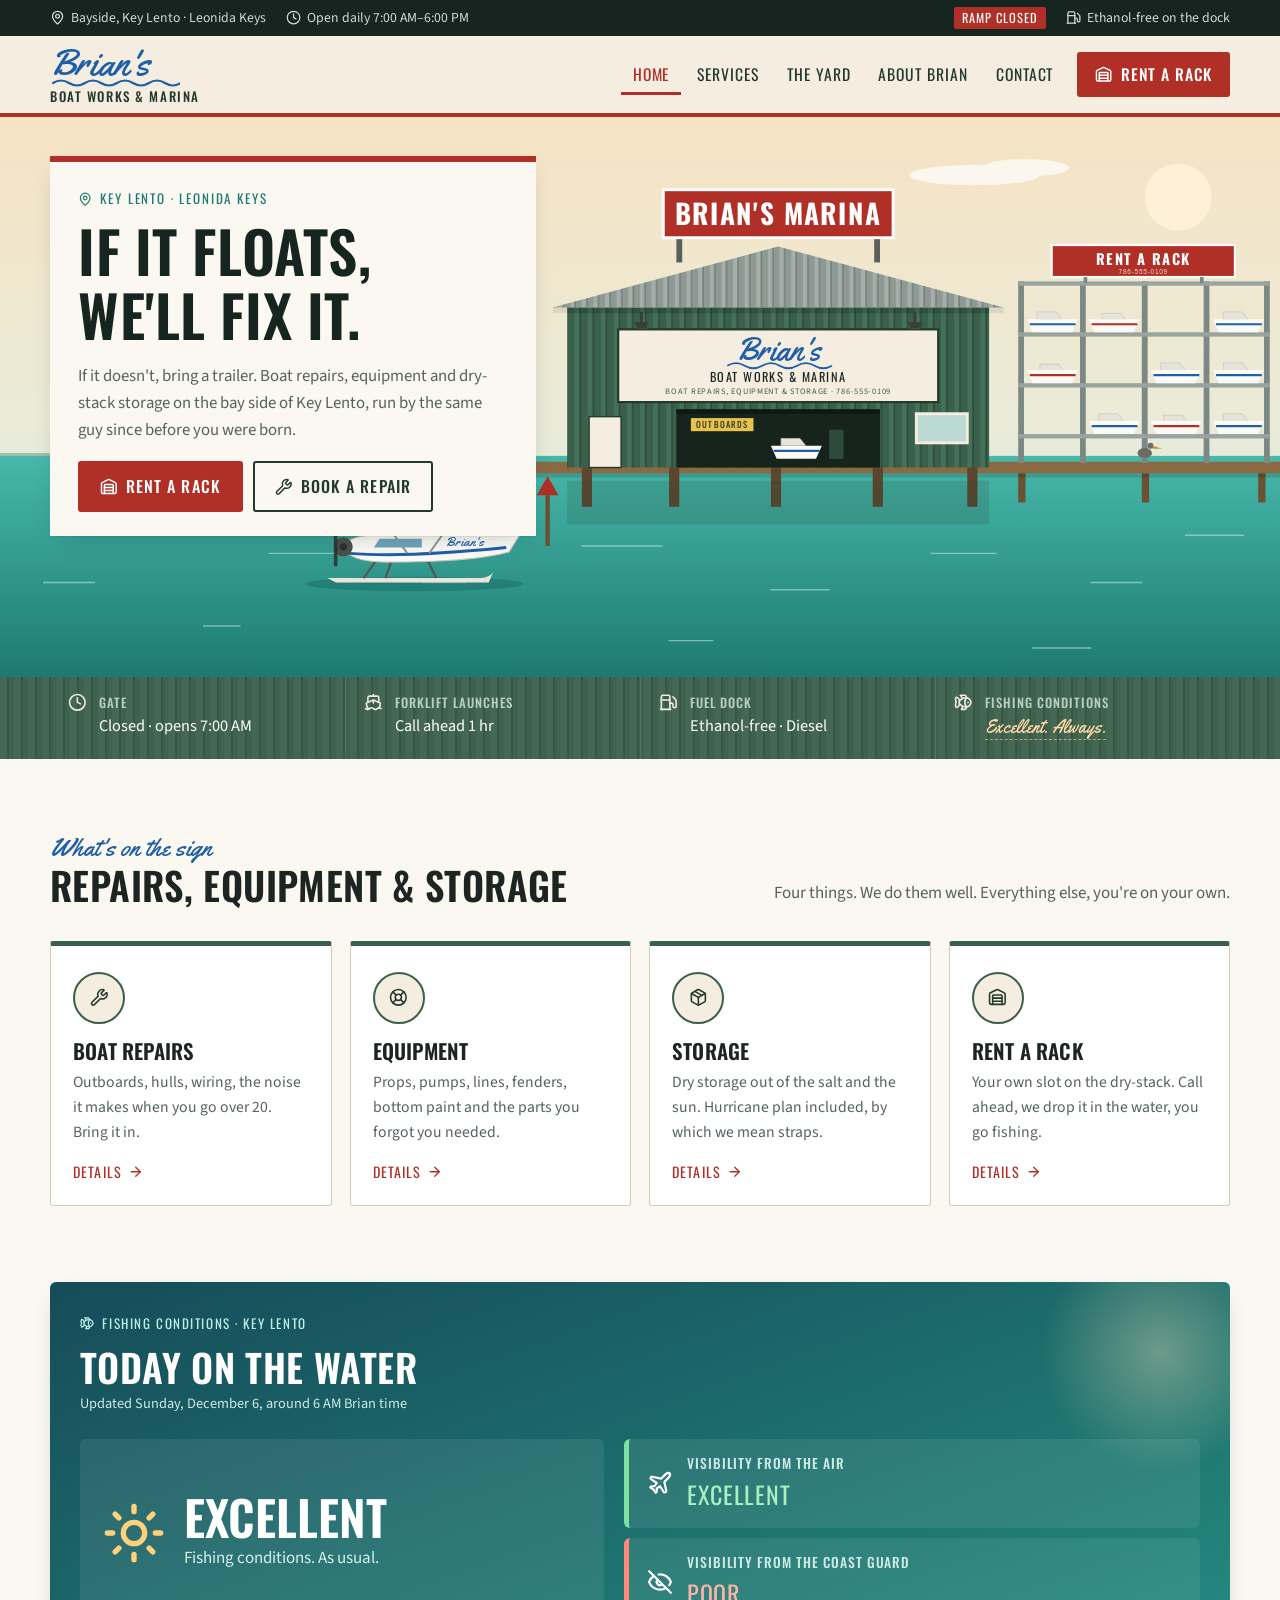
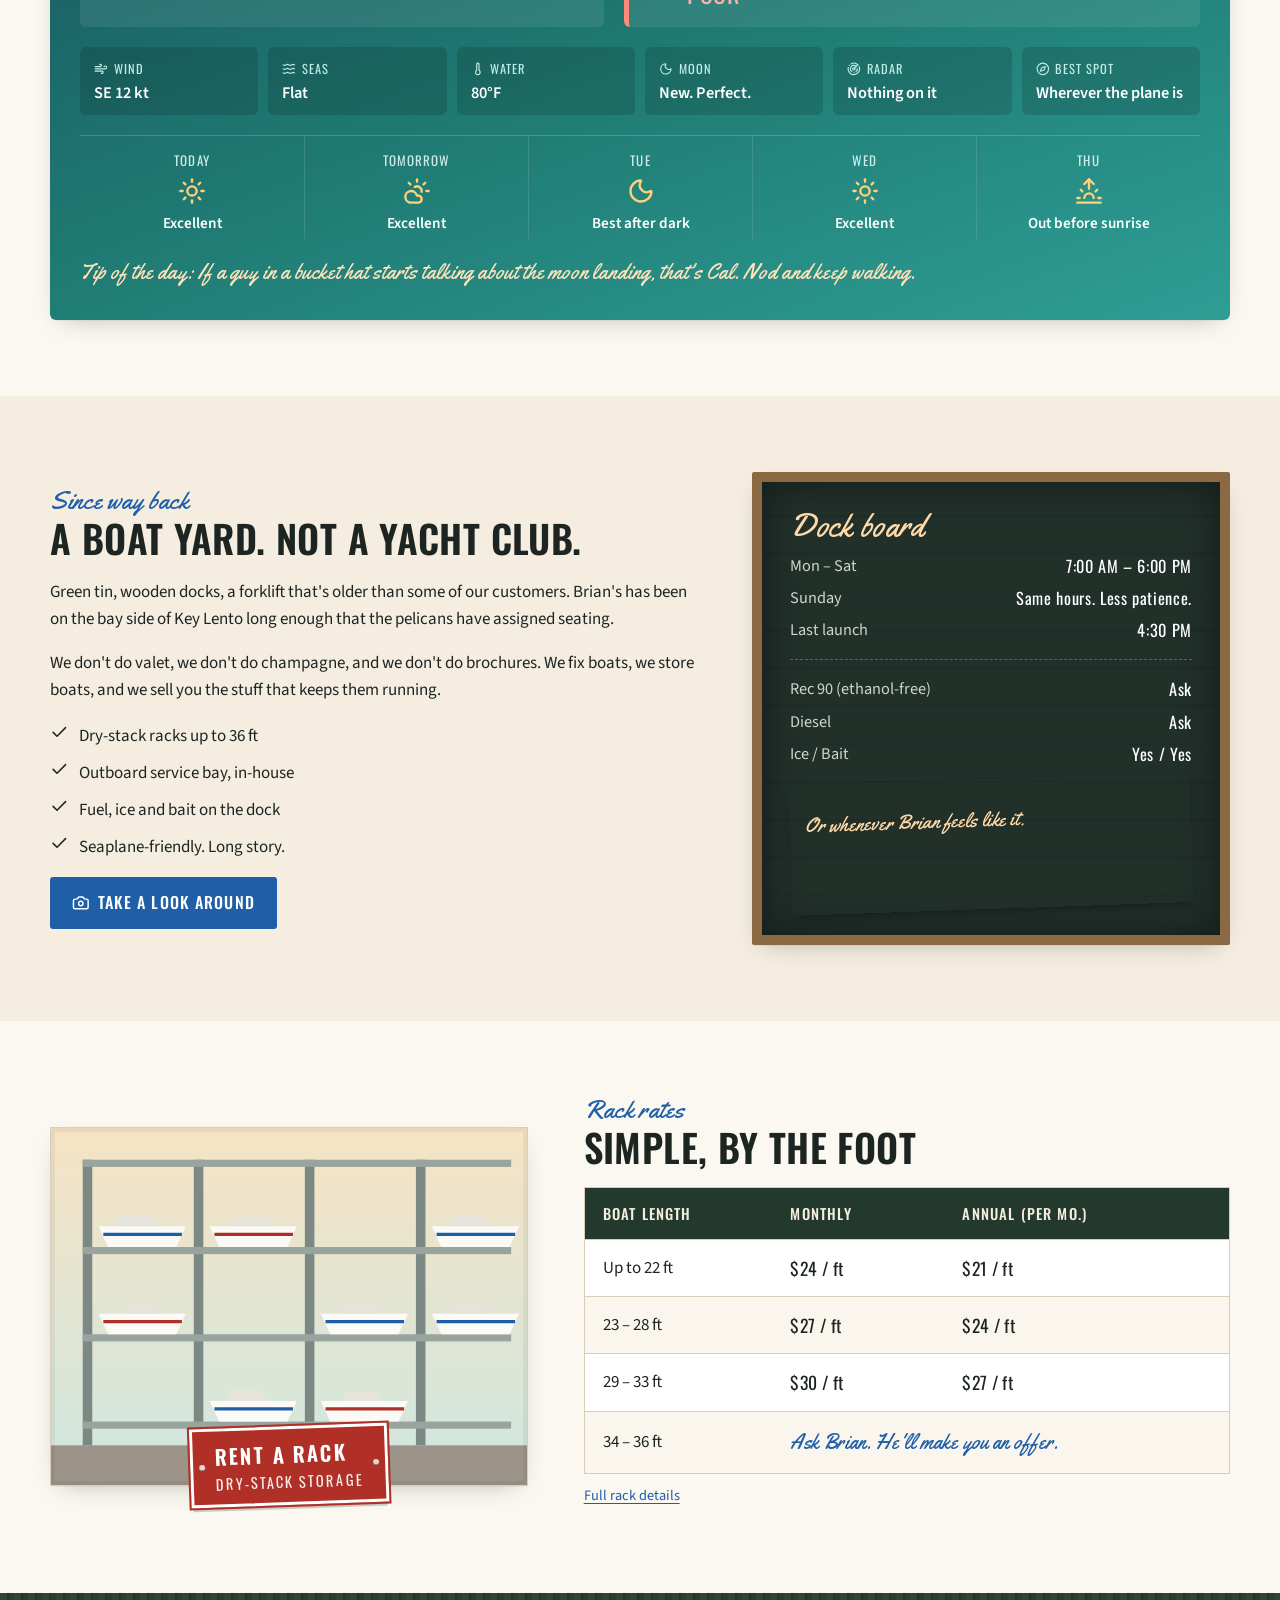
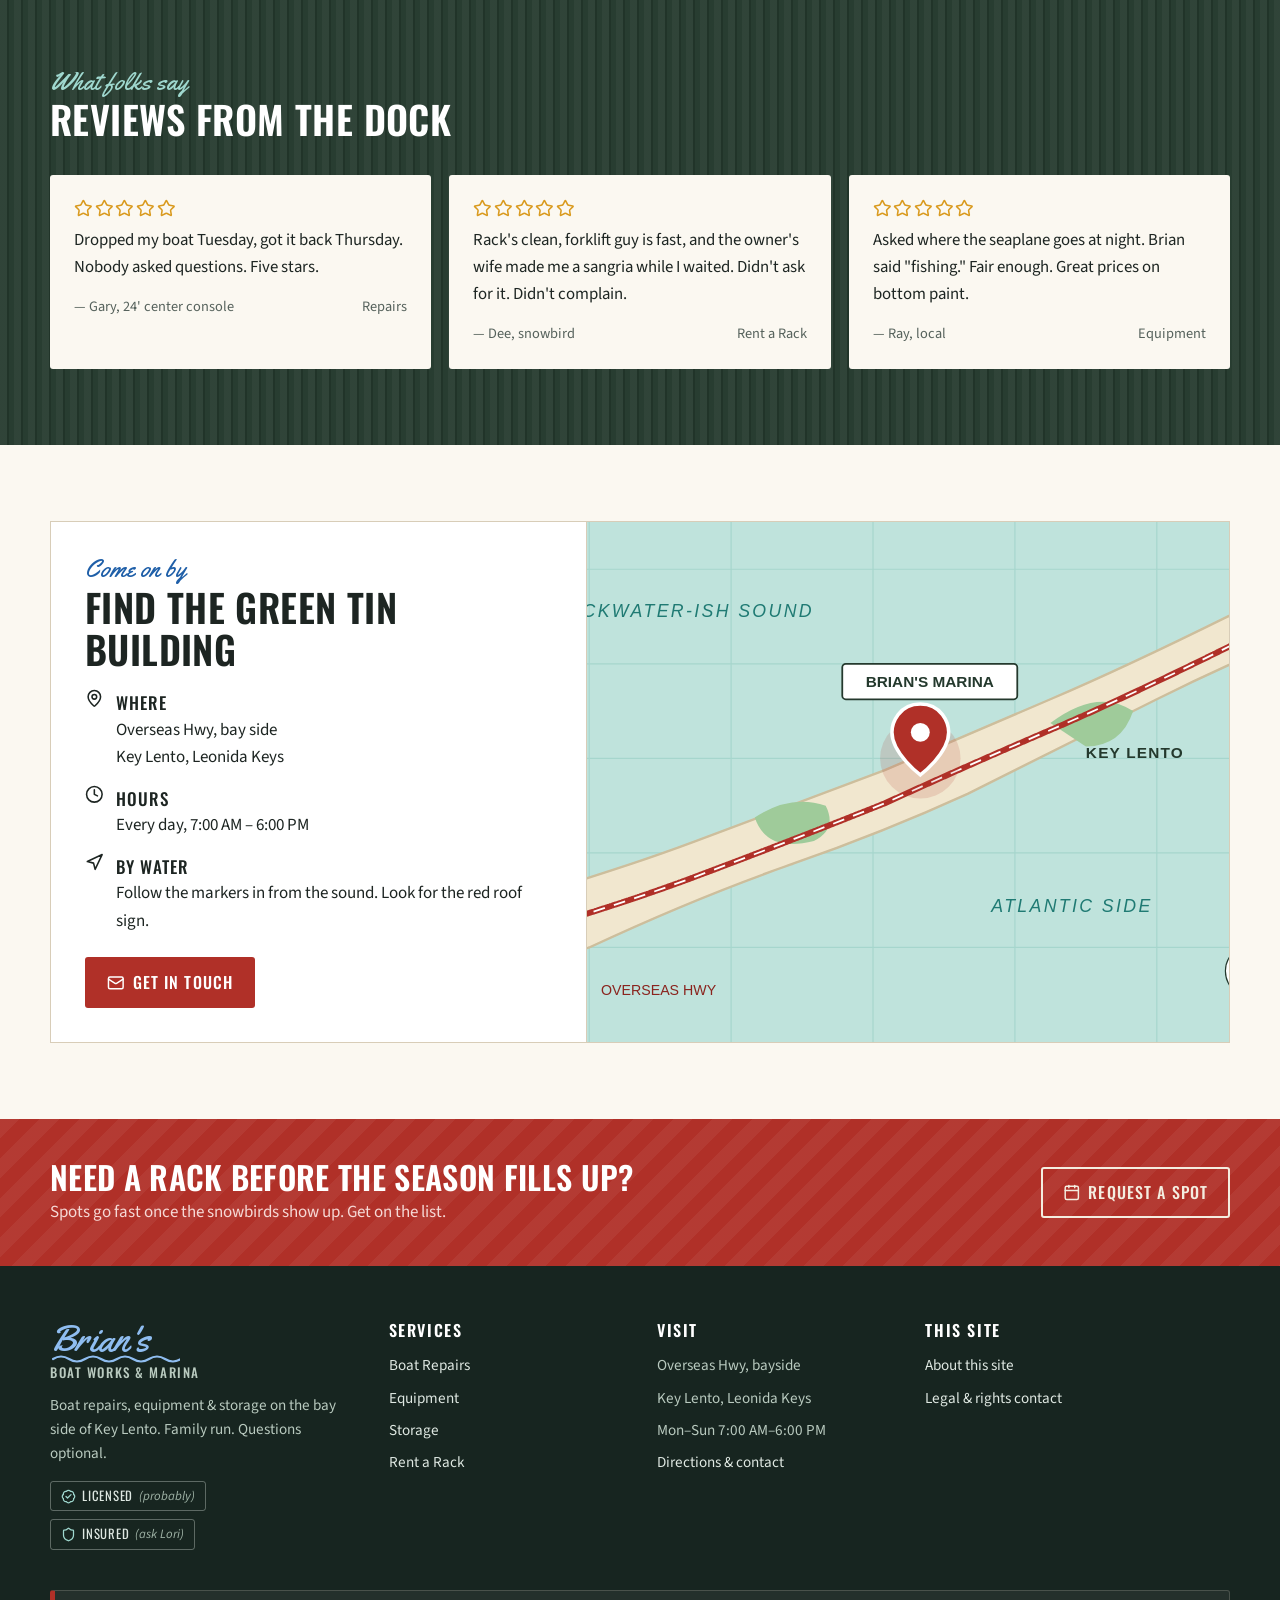
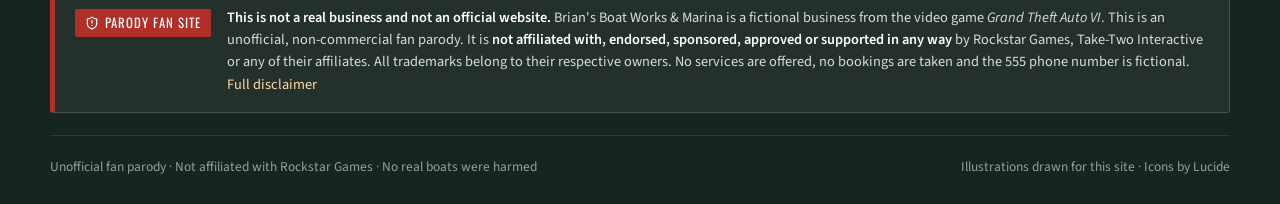
==== commit 20c1dca0: "Show AM/PM on opening hours Opening hours, last launch and the live gate/ramp status now say AM or P" ====
--- a/index.html
+++ b/index.html
@@ -19,7 +19,7 @@
   <div class="container">
     <ul>
       <li><svg aria-hidden="true" focusable="false" class="lucide lucide-map-pin" xmlns="http://www.w3.org/2000/svg" viewBox="0 0 24 24" fill="none" stroke="currentColor" stroke-width="2" stroke-linecap="round" stroke-linejoin="round" ><path d="M20 10c0 4.993-5.539 10.193-7.399 11.799a1 1 0 0 1-1.202 0C9.539 20.193 4 14.993 4 10a8 8 0 0 1 16 0" /><circle cx="12" cy="10" r="3" /></svg> Bayside, Key Lento · Leonida Keys</li>
-      <li class="hide-sm"><svg aria-hidden="true" focusable="false" class="lucide lucide-clock" xmlns="http://www.w3.org/2000/svg" viewBox="0 0 24 24" fill="none" stroke="currentColor" stroke-width="2" stroke-linecap="round" stroke-linejoin="round" ><circle cx="12" cy="12" r="10" /><path d="M12 6v6l4 2" /></svg> Open daily 7:00–6:00</li>
+      <li class="hide-sm"><svg aria-hidden="true" focusable="false" class="lucide lucide-clock" xmlns="http://www.w3.org/2000/svg" viewBox="0 0 24 24" fill="none" stroke="currentColor" stroke-width="2" stroke-linecap="round" stroke-linejoin="round" ><circle cx="12" cy="12" r="10" /><path d="M12 6v6l4 2" /></svg> Open daily 7:00&nbsp;AM–6:00&nbsp;PM</li>
     </ul>
     <ul>
       <li><span class="flag" id="ramp-flag">Ramp open</span></li>
@@ -232,7 +232,7 @@
 <section class="status" aria-label="Yard status">
   <div class="container">
     <ul>
-      <li><svg aria-hidden="true" focusable="false" class="lucide lucide-clock" xmlns="http://www.w3.org/2000/svg" viewBox="0 0 24 24" fill="none" stroke="currentColor" stroke-width="2" stroke-linecap="round" stroke-linejoin="round" ><circle cx="12" cy="12" r="10" /><path d="M12 6v6l4 2" /></svg><div><strong>Gate</strong><span id="gate-status">Open 7:00 – 6:00</span></div></li>
+      <li><svg aria-hidden="true" focusable="false" class="lucide lucide-clock" xmlns="http://www.w3.org/2000/svg" viewBox="0 0 24 24" fill="none" stroke="currentColor" stroke-width="2" stroke-linecap="round" stroke-linejoin="round" ><circle cx="12" cy="12" r="10" /><path d="M12 6v6l4 2" /></svg><div><strong>Gate</strong><span id="gate-status">Open 7:00&nbsp;AM – 6:00&nbsp;PM</span></div></li>
       <li><svg aria-hidden="true" focusable="false" class="lucide lucide-ship" xmlns="http://www.w3.org/2000/svg" viewBox="0 0 24 24" fill="none" stroke="currentColor" stroke-width="2" stroke-linecap="round" stroke-linejoin="round" ><path d="M12 2v2" /><path d="M12 9.189V13" /><path d="M19 12V6a2 2 0 00-2-2H7a2 2 0 00-2 2v6" /><path d="M19.38 19A11.6 11.6 0 0021 13l-8.188-3.639a2 2 0 00-1.624 0L3 13.001a11.6 11.6 0 002.81 7.76" /><path d="M2 20c.6.5 1.2 1 2.5 1 2.5 0 2.5-2 5-2 1.3 0 1.9.5 2.5 1s1.2 1 2.5 1c2.5 0 2.5-2 5-2 1.3 0 1.9.5 2.5 1" /></svg><div><strong>Forklift launches</strong><span>Call ahead 1 hr</span></div></li>
       <li><svg aria-hidden="true" focusable="false" class="lucide lucide-fuel" xmlns="http://www.w3.org/2000/svg" viewBox="0 0 24 24" fill="none" stroke="currentColor" stroke-width="2" stroke-linecap="round" stroke-linejoin="round" ><path d="M14 13h2a2 2 0 0 1 2 2v2a2 2 0 0 0 4 0v-6.998a2 2 0 0 0-.59-1.42L18 5" /><path d="M14 21V5a2 2 0 0 0-2-2H5a2 2 0 0 0-2 2v16" /><path d="M2 21h13" /><path d="M3 9h11" /></svg><div><strong>Fuel dock</strong><span>Ethanol-free · Diesel</span></div></li>
       <li><svg aria-hidden="true" focusable="false" class="lucide lucide-fish" xmlns="http://www.w3.org/2000/svg" viewBox="0 0 24 24" fill="none" stroke="currentColor" stroke-width="2" stroke-linecap="round" stroke-linejoin="round" ><path d="M6.5 12c.94-3.46 4.94-6 8.5-6 3.56 0 6.06 2.54 7 6-.94 3.47-3.44 6-7 6s-7.56-2.53-8.5-6Z" /><path d="M18 12v.5" /><path d="M16 17.93a9.77 9.77 0 0 1 0-11.86" /><path d="M7 10.67C7 8 5.58 5.97 2.73 5.5c-1 1.5-1 5 .23 6.5-1.24 1.5-1.24 5-.23 6.5C5.58 18.03 7 16 7 13.33" /><path d="M10.46 7.26C10.2 5.88 9.17 4.24 8 3h5.8a2 2 0 0 1 1.98 1.67l.23 1.4" /><path d="m16.01 17.93-.23 1.4A2 2 0 0 1 13.8 21H9.5a5.96 5.96 0 0 0 1.49-3.98" /></svg><div><strong>Fishing conditions</strong><a class="posted" href="#conditions">Excellent. Always.</a></div></li>
@@ -328,9 +328,9 @@
     <aside class="board" aria-label="Dock board">
       <h3>Dock board</h3>
       <dl>
-        <dt>Mon – Sat</dt><dd>7:00 – 6:00</dd>
+        <dt>Mon – Sat</dt><dd>7:00&nbsp;AM – 6:00&nbsp;PM</dd>
         <dt>Sunday</dt><dd>Same hours. Less patience.</dd>
-        <dt>Last launch</dt><dd>4:30</dd>
+        <dt>Last launch</dt><dd>4:30&nbsp;PM</dd>
       </dl>
       <hr>
       <dl>
@@ -392,7 +392,7 @@
         <h2>Find the green tin building</h2>
         <ul class="info-list">
           <li><svg aria-hidden="true" focusable="false" class="lucide lucide-map-pin" xmlns="http://www.w3.org/2000/svg" viewBox="0 0 24 24" fill="none" stroke="currentColor" stroke-width="2" stroke-linecap="round" stroke-linejoin="round" ><path d="M20 10c0 4.993-5.539 10.193-7.399 11.799a1 1 0 0 1-1.202 0C9.539 20.193 4 14.993 4 10a8 8 0 0 1 16 0" /><circle cx="12" cy="10" r="3" /></svg><div><strong>Where</strong>Overseas Hwy, bay side<br>Key Lento, Leonida Keys</div></li>
-          <li><svg aria-hidden="true" focusable="false" class="lucide lucide-clock" xmlns="http://www.w3.org/2000/svg" viewBox="0 0 24 24" fill="none" stroke="currentColor" stroke-width="2" stroke-linecap="round" stroke-linejoin="round" ><circle cx="12" cy="12" r="10" /><path d="M12 6v6l4 2" /></svg><div><strong>Hours</strong>Every day, 7:00 – 6:00</div></li>
+          <li><svg aria-hidden="true" focusable="false" class="lucide lucide-clock" xmlns="http://www.w3.org/2000/svg" viewBox="0 0 24 24" fill="none" stroke="currentColor" stroke-width="2" stroke-linecap="round" stroke-linejoin="round" ><circle cx="12" cy="12" r="10" /><path d="M12 6v6l4 2" /></svg><div><strong>Hours</strong>Every day, 7:00&nbsp;AM – 6:00&nbsp;PM</div></li>
           <li><svg aria-hidden="true" focusable="false" class="lucide lucide-navigation" xmlns="http://www.w3.org/2000/svg" viewBox="0 0 24 24" fill="none" stroke="currentColor" stroke-width="2" stroke-linecap="round" stroke-linejoin="round" ><polygon points="3 11 22 2 13 21 11 13 3 11" /></svg><div><strong>By water</strong>Follow the markers in from the sound. Look for the red roof sign.</div></li>
         </ul>
         <a class="btn btn--red" href="contact.html"><svg aria-hidden="true" focusable="false" class="lucide lucide-mail" xmlns="http://www.w3.org/2000/svg" viewBox="0 0 24 24" fill="none" stroke="currentColor" stroke-width="2" stroke-linecap="round" stroke-linejoin="round" ><path d="m22 7-8.991 5.727a2 2 0 0 1-2.009 0L2 7" /><rect x="2" y="4" width="20" height="16" rx="2" /></svg> Get in touch</a>
@@ -433,7 +433,7 @@
         <ul>
           <li>Overseas Hwy, bayside</li>
           <li>Key Lento, Leonida Keys</li>
-          <li>Mon–Sun 7:00–6:00</li>
+          <li>Mon–Sun 7:00&nbsp;AM–6:00&nbsp;PM</li>
           <li><a href="contact.html">Directions &amp; contact</a></li>
         </ul>
       </div>
